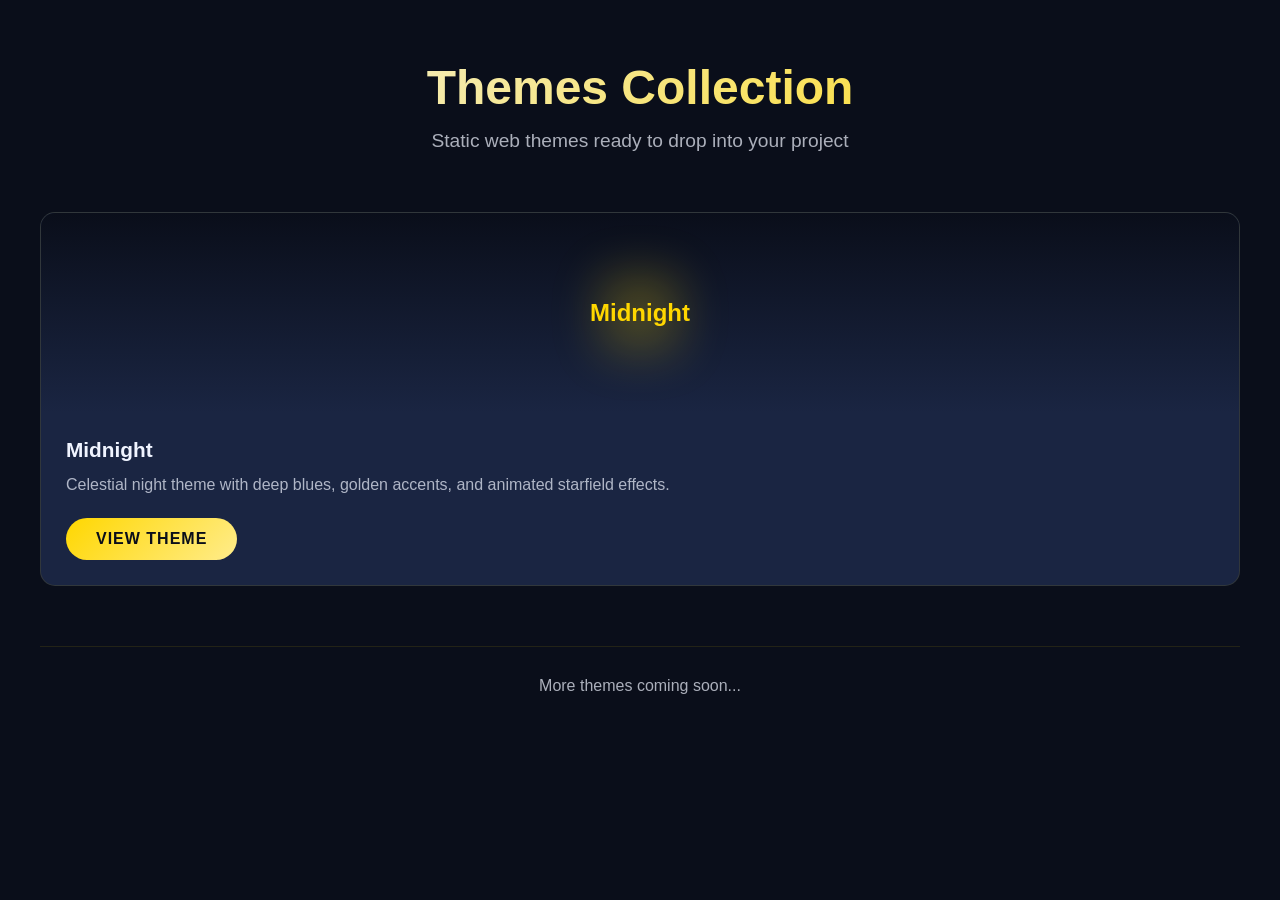
==== index.html @ b5449d7f "Add root index.html for GitHub Pages deployment" ====
<!DOCTYPE html>
<html lang="en">
<head>
  <meta charset="UTF-8">
  <meta name="viewport" content="width=device-width, initial-scale=1.0">
  <title>Themes Collection</title>
  <style>
    :root {
      --bg-dark: #0a0e1a;
      --bg-card: #1a2542;
      --text-primary: #f0f4ff;
      --text-secondary: rgba(240, 244, 255, 0.7);
      --accent: #ffd700;
    }

    * {
      margin: 0;
      padding: 0;
      box-sizing: border-box;
    }

    body {
      font-family: 'Segoe UI', Tahoma, Geneva, Verdana, sans-serif;
      background: var(--bg-dark);
      color: var(--text-primary);
      min-height: 100vh;
      padding: 60px 20px;
    }

    .container {
      max-width: 1200px;
      margin: 0 auto;
    }

    header {
      text-align: center;
      margin-bottom: 60px;
    }

    h1 {
      font-size: 3rem;
      margin-bottom: 15px;
      background: linear-gradient(135deg, var(--text-primary), var(--accent));
      -webkit-background-clip: text;
      -webkit-text-fill-color: transparent;
      background-clip: text;
    }

    .subtitle {
      color: var(--text-secondary);
      font-size: 1.2rem;
    }

    .themes-grid {
      display: grid;
      grid-template-columns: repeat(auto-fit, minmax(300px, 1fr));
      gap: 30px;
    }

    .theme-card {
      background: var(--bg-card);
      border-radius: 15px;
      overflow: hidden;
      transition: transform 0.3s ease, box-shadow 0.3s ease;
      border: 1px solid rgba(255, 215, 0, 0.1);
    }

    .theme-card:hover {
      transform: translateY(-5px);
      box-shadow: 0 10px 40px rgba(255, 215, 0, 0.2);
    }

    .theme-preview {
      height: 200px;
      background: linear-gradient(180deg, #0a0e1a 0%, #1a2542 100%);
      display: flex;
      align-items: center;
      justify-content: center;
      position: relative;
      overflow: hidden;
    }

    .theme-preview::before {
      content: '';
      position: absolute;
      width: 100px;
      height: 100px;
      background: radial-gradient(circle, rgba(255, 215, 0, 0.3), transparent);
      filter: blur(20px);
    }

    .theme-name {
      font-size: 1.5rem;
      font-weight: 600;
      color: var(--accent);
      z-index: 1;
    }

    .theme-info {
      padding: 25px;
    }

    .theme-info h3 {
      font-size: 1.3rem;
      margin-bottom: 10px;
    }

    .theme-info p {
      color: var(--text-secondary);
      line-height: 1.6;
      margin-bottom: 20px;
    }

    .btn {
      display: inline-block;
      padding: 12px 30px;
      background: linear-gradient(135deg, var(--accent), #ffec8b);
      color: var(--bg-dark);
      text-decoration: none;
      border-radius: 50px;
      font-weight: 600;
      text-transform: uppercase;
      letter-spacing: 1px;
      transition: all 0.3s ease;
    }

    .btn:hover {
      transform: translateY(-2px);
      box-shadow: 0 5px 20px rgba(255, 215, 0, 0.4);
    }

    footer {
      text-align: center;
      margin-top: 60px;
      padding-top: 30px;
      border-top: 1px solid rgba(255, 215, 0, 0.1);
      color: var(--text-secondary);
    }
  </style>
</head>
<body>
  <div class="container">
    <header>
      <h1>Themes Collection</h1>
      <p class="subtitle">Static web themes ready to drop into your project</p>
    </header>

    <div class="themes-grid">
      <div class="theme-card">
        <div class="theme-preview">
          <span class="theme-name">Midnight</span>
        </div>
        <div class="theme-info">
          <h3>Midnight</h3>
          <p>Celestial night theme with deep blues, golden accents, and animated starfield effects.</p>
          <a href="midnight/" class="btn">View Theme</a>
        </div>
      </div>
    </div>

    <footer>
      <p>More themes coming soon...</p>
    </footer>
  </div>
</body>
</html>
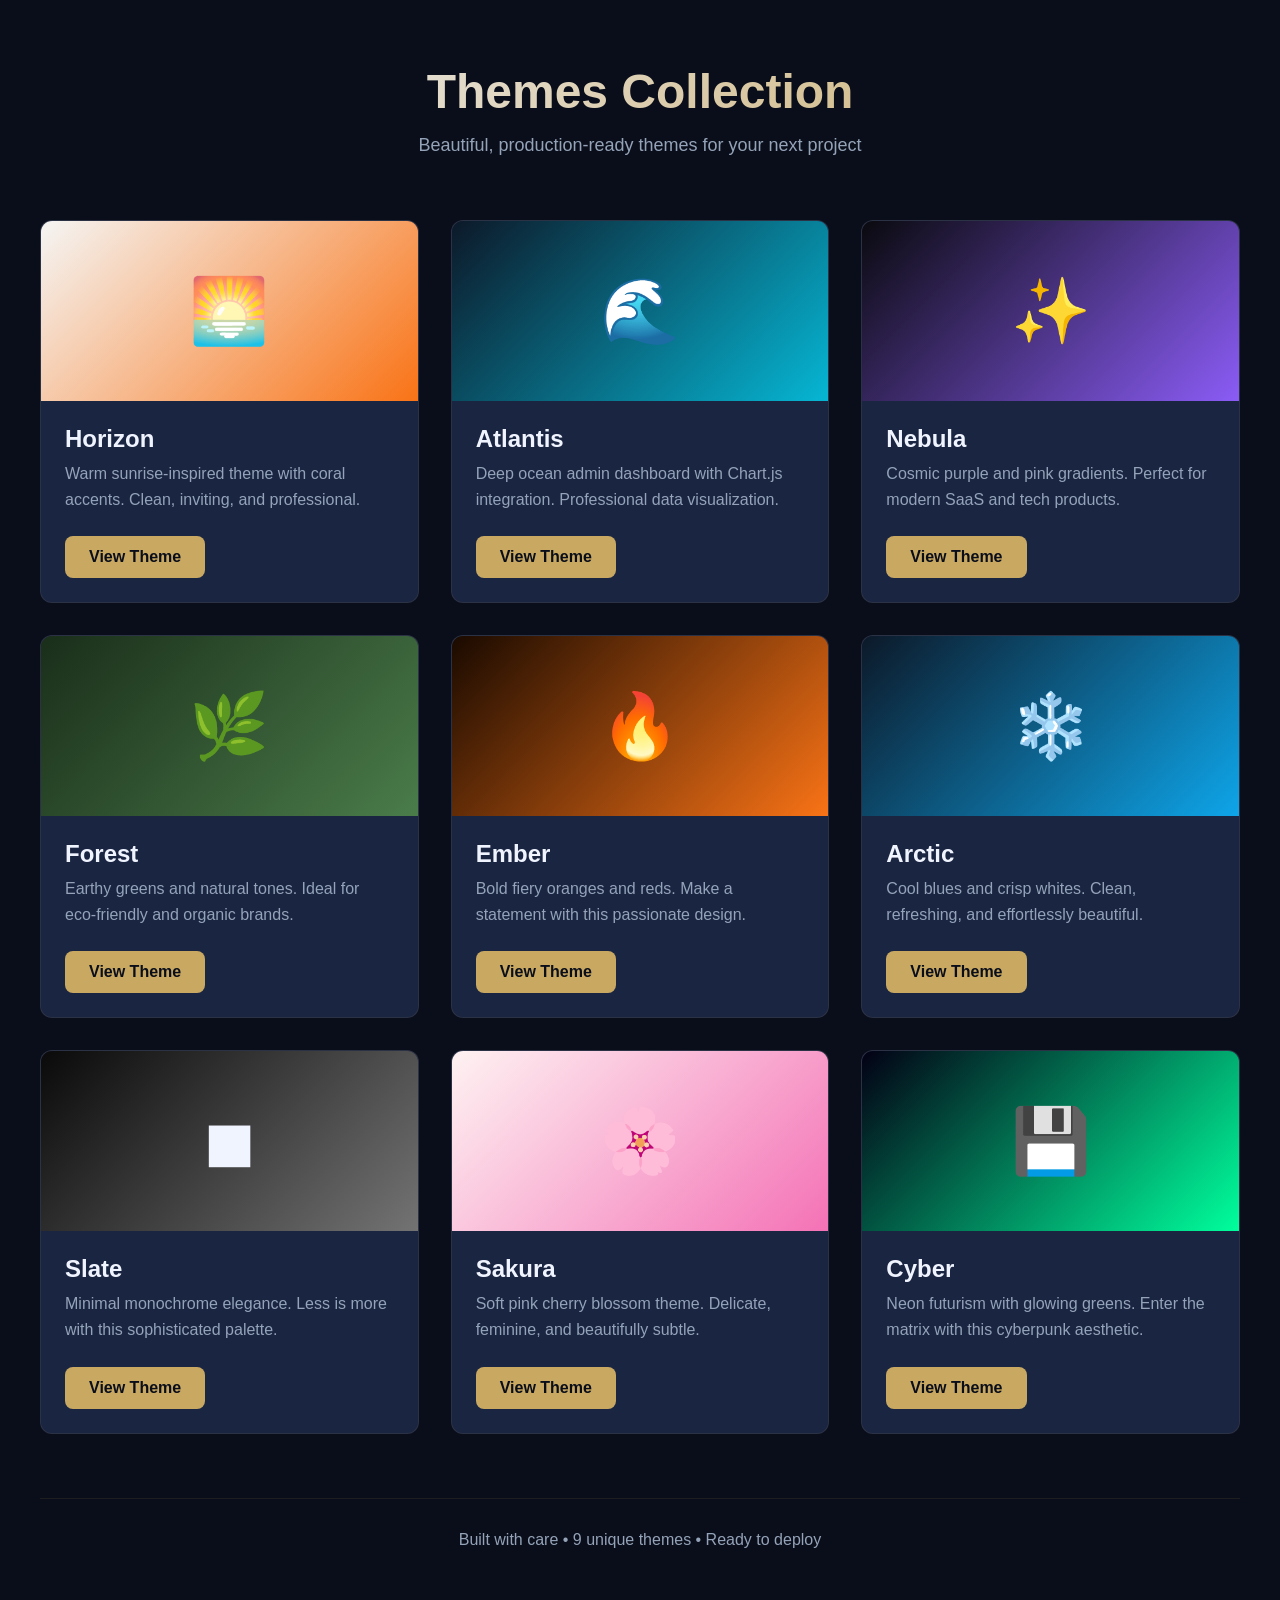
==== commit 970f625b: "Update index with all 9 themes showcase" ====
--- a/index.html
+++ b/index.html
@@ -6,160 +6,201 @@
   <title>Themes Collection</title>
   <style>
     :root {
-      --bg-dark: #0a0e1a;
-      --bg-card: #1a2542;
-      --text-primary: #f0f4ff;
-      --text-secondary: rgba(240, 244, 255, 0.7);
-      --accent: #ffd700;
-    }
-
-    * {
-      margin: 0;
-      padding: 0;
-      box-sizing: border-box;
-    }
-
+      --bg: #0a0e1a;
+      --card: #1a2542;
+      --text: #f0f4ff;
+      --muted: #94a3b8;
+      --accent: #c9a962;
+    }
+    * { margin: 0; padding: 0; box-sizing: border-box; }
     body {
-      font-family: 'Segoe UI', Tahoma, Geneva, Verdana, sans-serif;
-      background: var(--bg-dark);
-      color: var(--text-primary);
+      font-family: -apple-system, BlinkMacSystemFont, 'Segoe UI', Roboto, sans-serif;
+      background: var(--bg);
+      color: var(--text);
       min-height: 100vh;
-      padding: 60px 20px;
-    }
-
+      padding: 4rem 2rem;
+    }
     .container {
       max-width: 1200px;
       margin: 0 auto;
     }
-
     header {
       text-align: center;
-      margin-bottom: 60px;
-    }
-
+      margin-bottom: 4rem;
+    }
     h1 {
       font-size: 3rem;
-      margin-bottom: 15px;
-      background: linear-gradient(135deg, var(--text-primary), var(--accent));
+      margin-bottom: 1rem;
+      background: linear-gradient(135deg, var(--text), var(--accent));
       -webkit-background-clip: text;
       -webkit-text-fill-color: transparent;
-      background-clip: text;
-    }
-
+    }
     .subtitle {
-      color: var(--text-secondary);
-      font-size: 1.2rem;
-    }
-
+      color: var(--muted);
+      font-size: 1.125rem;
+    }
     .themes-grid {
       display: grid;
-      grid-template-columns: repeat(auto-fit, minmax(300px, 1fr));
-      gap: 30px;
-    }
-
+      grid-template-columns: repeat(auto-fit, minmax(320px, 1fr));
+      gap: 2rem;
+    }
     .theme-card {
-      background: var(--bg-card);
-      border-radius: 15px;
+      background: var(--card);
+      border-radius: 12px;
       overflow: hidden;
-      transition: transform 0.3s ease, box-shadow 0.3s ease;
-      border: 1px solid rgba(255, 215, 0, 0.1);
-    }
-
+      border: 1px solid rgba(201, 169, 98, 0.1);
+      transition: all 0.3s ease;
+    }
     .theme-card:hover {
       transform: translateY(-5px);
-      box-shadow: 0 10px 40px rgba(255, 215, 0, 0.2);
-    }
-
+      border-color: var(--accent);
+      box-shadow: 0 10px 40px rgba(201, 169, 98, 0.15);
+    }
     .theme-preview {
-      height: 200px;
-      background: linear-gradient(180deg, #0a0e1a 0%, #1a2542 100%);
+      height: 180px;
       display: flex;
       align-items: center;
       justify-content: center;
-      position: relative;
-      overflow: hidden;
-    }
-
-    .theme-preview::before {
-      content: '';
-      position: absolute;
-      width: 100px;
-      height: 100px;
-      background: radial-gradient(circle, rgba(255, 215, 0, 0.3), transparent);
-      filter: blur(20px);
-    }
-
-    .theme-name {
+      font-size: 4rem;
+    }
+    .theme-info {
+      padding: 1.5rem;
+    }
+    .theme-info h3 {
       font-size: 1.5rem;
-      font-weight: 600;
-      color: var(--accent);
-      z-index: 1;
-    }
-
-    .theme-info {
-      padding: 25px;
-    }
-
-    .theme-info h3 {
-      font-size: 1.3rem;
-      margin-bottom: 10px;
-    }
-
+      margin-bottom: 0.5rem;
+    }
     .theme-info p {
-      color: var(--text-secondary);
+      color: var(--muted);
+      margin-bottom: 1.5rem;
       line-height: 1.6;
-      margin-bottom: 20px;
-    }
-
+    }
     .btn {
       display: inline-block;
-      padding: 12px 30px;
-      background: linear-gradient(135deg, var(--accent), #ffec8b);
-      color: var(--bg-dark);
+      padding: 0.75rem 1.5rem;
+      background: var(--accent);
+      color: var(--bg);
       text-decoration: none;
-      border-radius: 50px;
+      border-radius: 8px;
       font-weight: 600;
-      text-transform: uppercase;
-      letter-spacing: 1px;
-      transition: all 0.3s ease;
-    }
-
+      transition: all 0.2s;
+    }
     .btn:hover {
+      opacity: 0.9;
       transform: translateY(-2px);
-      box-shadow: 0 5px 20px rgba(255, 215, 0, 0.4);
-    }
-
+    }
     footer {
       text-align: center;
-      margin-top: 60px;
-      padding-top: 30px;
-      border-top: 1px solid rgba(255, 215, 0, 0.1);
-      color: var(--text-secondary);
-    }
+      margin-top: 4rem;
+      padding-top: 2rem;
+      border-top: 1px solid rgba(201, 169, 98, 0.1);
+      color: var(--muted);
+    }
+    
+    /* Theme-specific preview colors */
+    .nebula { background: linear-gradient(135deg, #0a0a0f, #8b5cf6); }
+    .horizon { background: linear-gradient(135deg, #f5f5f4, #f97316); }
+    .atlantis { background: linear-gradient(135deg, #0c1929, #06b6d4); }
+    .forest { background: linear-gradient(135deg, #1a2e1a, #4a7c4a); }
+    .ember { background: linear-gradient(135deg, #1a0a00, #f97316); }
+    .arctic { background: linear-gradient(135deg, #0c1929, #0ea5e9); }
+    .slate { background: linear-gradient(135deg, #0a0a0a, #737373); }
+    .sakura { background: linear-gradient(135deg, #fef2f2, #f472b6); }
+    .cyber { background: linear-gradient(135deg, #030014, #00ff9d); }
   </style>
 </head>
 <body>
   <div class="container">
     <header>
       <h1>Themes Collection</h1>
-      <p class="subtitle">Static web themes ready to drop into your project</p>
+      <p class="subtitle">Beautiful, production-ready themes for your next project</p>
     </header>
 
     <div class="themes-grid">
       <div class="theme-card">
-        <div class="theme-preview">
-          <span class="theme-name">Midnight</span>
-        </div>
-        <div class="theme-info">
-          <h3>Midnight</h3>
-          <p>Celestial night theme with deep blues, golden accents, and animated starfield effects.</p>
-          <a href="midnight/" class="btn">View Theme</a>
+        <div class="theme-preview horizon">🌅</div>
+        <div class="theme-info">
+          <h3>Horizon</h3>
+          <p>Warm sunrise-inspired theme with coral accents. Clean, inviting, and professional.</p>
+          <a href="horizon/" class="btn">View Theme</a>
+        </div>
+      </div>
+
+      <div class="theme-card">
+        <div class="theme-preview atlantis">🌊</div>
+        <div class="theme-info">
+          <h3>Atlantis</h3>
+          <p>Deep ocean admin dashboard with Chart.js integration. Professional data visualization.</p>
+          <a href="atlantis/" class="btn">View Theme</a>
+        </div>
+      </div>
+
+      <div class="theme-card">
+        <div class="theme-preview nebula">✨</div>
+        <div class="theme-info">
+          <h3>Nebula</h3>
+          <p>Cosmic purple and pink gradients. Perfect for modern SaaS and tech products.</p>
+          <a href="nebula/" class="btn">View Theme</a>
+        </div>
+      </div>
+
+      <div class="theme-card">
+        <div class="theme-preview forest">🌿</div>
+        <div class="theme-info">
+          <h3>Forest</h3>
+          <p>Earthy greens and natural tones. Ideal for eco-friendly and organic brands.</p>
+          <a href="forest/" class="btn">View Theme</a>
+        </div>
+      </div>
+
+      <div class="theme-card">
+        <div class="theme-preview ember">🔥</div>
+        <div class="theme-info">
+          <h3>Ember</h3>
+          <p>Bold fiery oranges and reds. Make a statement with this passionate design.</p>
+          <a href="ember/" class="btn">View Theme</a>
+        </div>
+      </div>
+
+      <div class="theme-card">
+        <div class="theme-preview arctic">❄️</div>
+        <div class="theme-info">
+          <h3>Arctic</h3>
+          <p>Cool blues and crisp whites. Clean, refreshing, and effortlessly beautiful.</p>
+          <a href="arctic/" class="btn">View Theme</a>
+        </div>
+      </div>
+
+      <div class="theme-card">
+        <div class="theme-preview slate">◼</div>
+        <div class="theme-info">
+          <h3>Slate</h3>
+          <p>Minimal monochrome elegance. Less is more with this sophisticated palette.</p>
+          <a href="slate/" class="btn">View Theme</a>
+        </div>
+      </div>
+
+      <div class="theme-card">
+        <div class="theme-preview sakura">🌸</div>
+        <div class="theme-info">
+          <h3>Sakura</h3>
+          <p>Soft pink cherry blossom theme. Delicate, feminine, and beautifully subtle.</p>
+          <a href="sakura/" class="btn">View Theme</a>
+        </div>
+      </div>
+
+      <div class="theme-card">
+        <div class="theme-preview cyber">💾</div>
+        <div class="theme-info">
+          <h3>Cyber</h3>
+          <p>Neon futurism with glowing greens. Enter the matrix with this cyberpunk aesthetic.</p>
+          <a href="cyber/" class="btn">View Theme</a>
         </div>
       </div>
     </div>
 
     <footer>
-      <p>More themes coming soon...</p>
+      <p>Built with care • 9 unique themes • Ready to deploy</p>
     </footer>
   </div>
 </body>
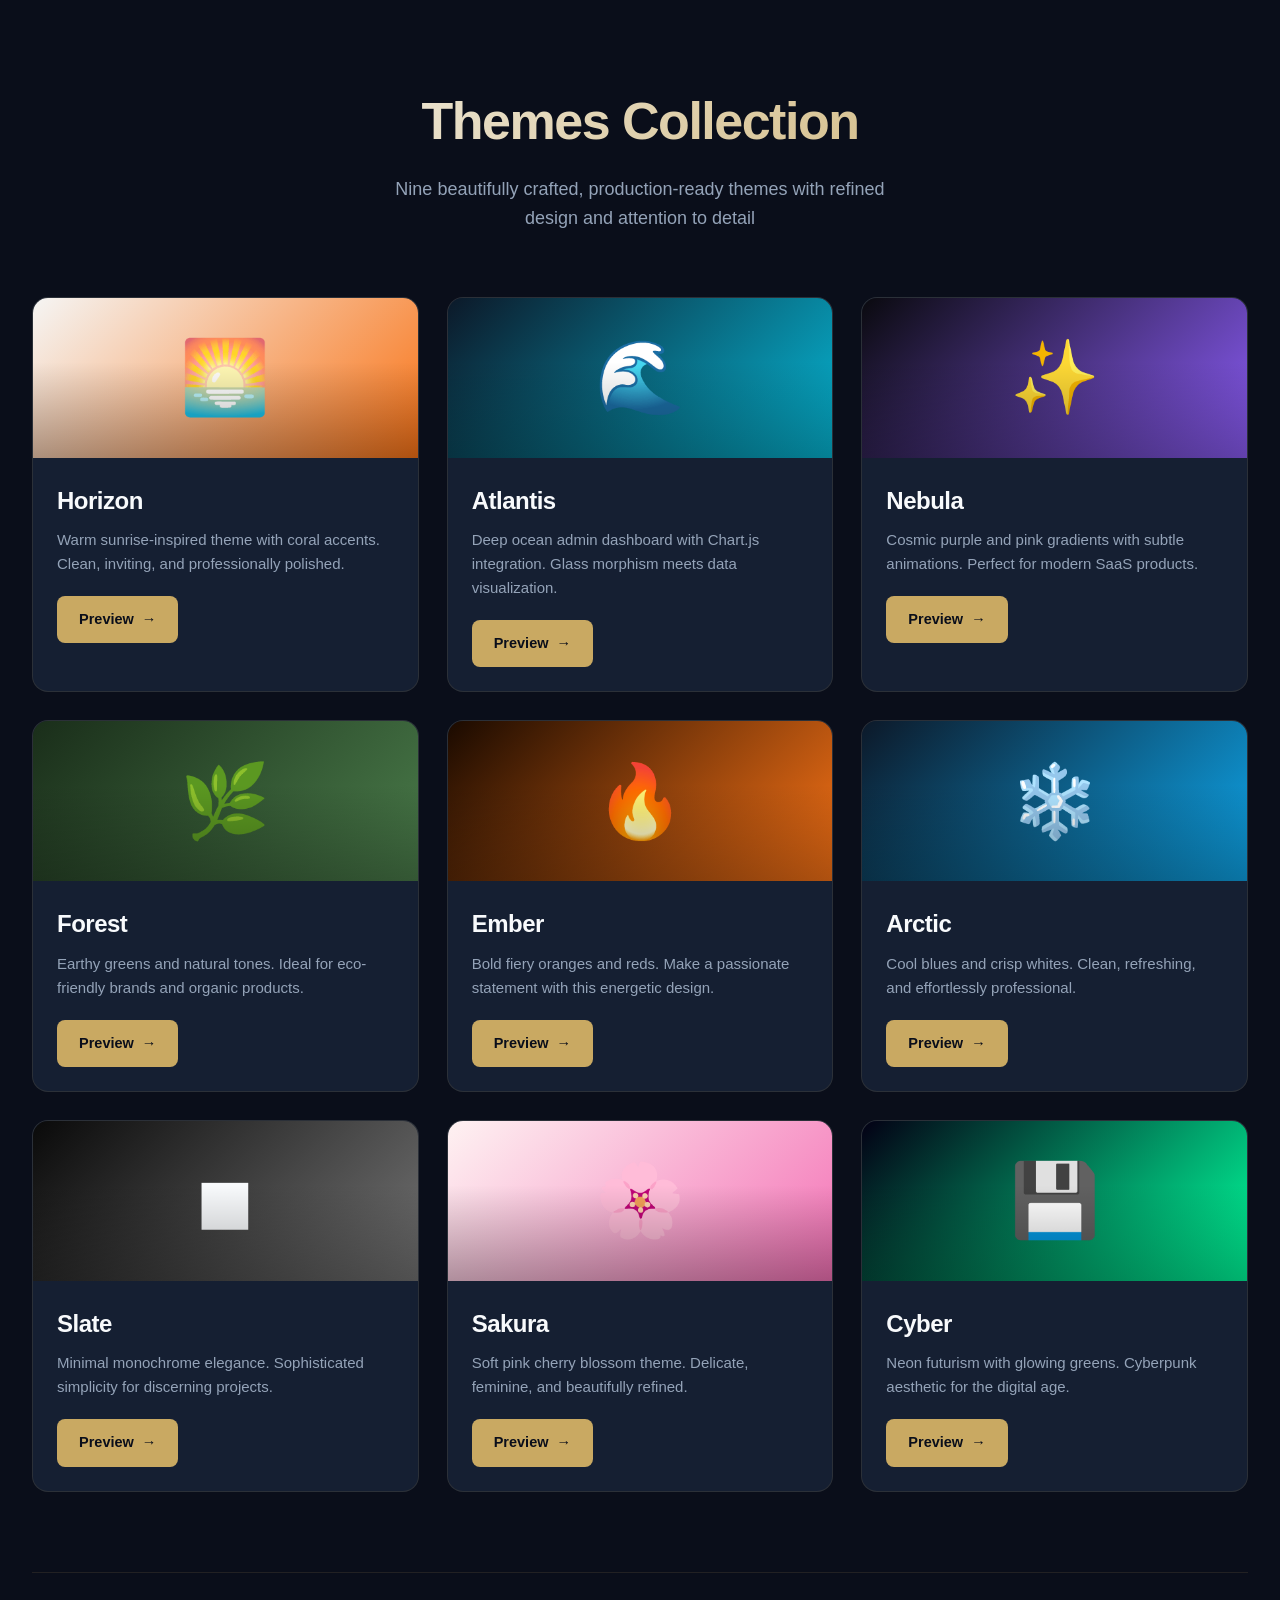
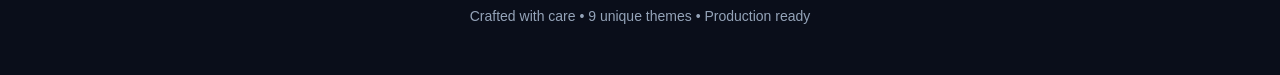
==== commit 7d2fa27d: "Enhance all themes: refined typography, better shadows, glass effects, improved spacing" ====
--- a/index.html
+++ b/index.html
@@ -3,101 +3,174 @@
 <head>
   <meta charset="UTF-8">
   <meta name="viewport" content="width=device-width, initial-scale=1.0">
-  <title>Themes Collection</title>
+  <title>Themes — Curated Collection</title>
   <style>
     :root {
       --bg: #0a0e1a;
-      --card: #1a2542;
-      --text: #f0f4ff;
-      --muted: #94a3b8;
+      --card: #151f32;
+      --card-hover: #1a2542;
+      --text: #f8fafc;
+      --text-muted: #94a3b8;
       --accent: #c9a962;
-    }
+      --border: rgba(201, 169, 98, 0.12);
+    }
+    
     * { margin: 0; padding: 0; box-sizing: border-box; }
+    
     body {
-      font-family: -apple-system, BlinkMacSystemFont, 'Segoe UI', Roboto, sans-serif;
+      font-family: -apple-system, BlinkMacSystemFont, 'Inter', 'Segoe UI', sans-serif;
       background: var(--bg);
       color: var(--text);
       min-height: 100vh;
-      padding: 4rem 2rem;
-    }
+      padding: 5rem 2rem 3rem;
+      line-height: 1.6;
+    }
+    
     .container {
-      max-width: 1200px;
+      max-width: 1300px;
       margin: 0 auto;
     }
+    
     header {
       text-align: center;
       margin-bottom: 4rem;
     }
+    
     h1 {
-      font-size: 3rem;
-      margin-bottom: 1rem;
-      background: linear-gradient(135deg, var(--text), var(--accent));
+      font-size: 3.25rem;
+      font-weight: 800;
+      margin-bottom: 0.75rem;
+      letter-spacing: -1.5px;
+      background: linear-gradient(135deg, #f8fafc 0%, var(--accent) 100%);
       -webkit-background-clip: text;
       -webkit-text-fill-color: transparent;
-    }
+      background-clip: text;
+    }
+    
     .subtitle {
-      color: var(--muted);
+      color: var(--text-muted);
       font-size: 1.125rem;
-    }
+      max-width: 500px;
+      margin: 0 auto;
+    }
+    
     .themes-grid {
       display: grid;
-      grid-template-columns: repeat(auto-fit, minmax(320px, 1fr));
-      gap: 2rem;
-    }
+      grid-template-columns: repeat(auto-fit, minmax(340px, 1fr));
+      gap: 1.75rem;
+    }
+    
     .theme-card {
       background: var(--card);
-      border-radius: 12px;
+      border-radius: 1rem;
       overflow: hidden;
-      border: 1px solid rgba(201, 169, 98, 0.1);
-      transition: all 0.3s ease;
-    }
+      border: 1px solid var(--border);
+      transition: all 0.3s cubic-bezier(0.4, 0, 0.2, 1);
+      position: relative;
+    }
+    
+    .theme-card::before {
+      content: '';
+      position: absolute;
+      top: 0;
+      left: 0;
+      right: 0;
+      bottom: 0;
+      border-radius: 1rem;
+      opacity: 0;
+      transition: opacity 0.3s ease;
+      pointer-events: none;
+    }
+    
     .theme-card:hover {
-      transform: translateY(-5px);
+      transform: translateY(-6px);
       border-color: var(--accent);
-      box-shadow: 0 10px 40px rgba(201, 169, 98, 0.15);
-    }
+      box-shadow: 0 20px 40px rgba(0, 0, 0, 0.4), 0 0 40px rgba(201, 169, 98, 0.1);
+    }
+    
+    .theme-card:hover::before {
+      opacity: 1;
+    }
+    
     .theme-preview {
-      height: 180px;
+      height: 160px;
       display: flex;
       align-items: center;
       justify-content: center;
-      font-size: 4rem;
-    }
+      font-size: 4.5rem;
+      position: relative;
+      overflow: hidden;
+    }
+    
+    .theme-preview::after {
+      content: '';
+      position: absolute;
+      bottom: 0;
+      left: 0;
+      right: 0;
+      height: 60%;
+      background: linear-gradient(transparent, rgba(0,0,0,0.3));
+      pointer-events: none;
+    }
+    
     .theme-info {
       padding: 1.5rem;
     }
+    
     .theme-info h3 {
       font-size: 1.5rem;
+      font-weight: 700;
       margin-bottom: 0.5rem;
-    }
+      letter-spacing: -0.5px;
+    }
+    
     .theme-info p {
-      color: var(--muted);
-      margin-bottom: 1.5rem;
+      color: var(--text-muted);
+      margin-bottom: 1.25rem;
       line-height: 1.6;
-    }
+      font-size: 0.9375rem;
+    }
+    
     .btn {
-      display: inline-block;
-      padding: 0.75rem 1.5rem;
+      display: inline-flex;
+      align-items: center;
+      gap: 0.5rem;
+      padding: 0.75rem 1.375rem;
       background: var(--accent);
       color: var(--bg);
       text-decoration: none;
-      border-radius: 8px;
+      border-radius: 0.5rem;
       font-weight: 600;
-      transition: all 0.2s;
-    }
+      font-size: 0.90625rem;
+      transition: all 0.2s ease;
+      border: none;
+      cursor: pointer;
+    }
+    
     .btn:hover {
-      opacity: 0.9;
-      transform: translateY(-2px);
-    }
+      background: #d4b978;
+      transform: translateY(-1px);
+    }
+    
+    .btn::after {
+      content: '→';
+      transition: transform 0.2s ease;
+    }
+    
+    .btn:hover::after {
+      transform: translateX(3px);
+    }
+    
     footer {
       text-align: center;
-      margin-top: 4rem;
+      margin-top: 5rem;
       padding-top: 2rem;
-      border-top: 1px solid rgba(201, 169, 98, 0.1);
-      color: var(--muted);
-    }
-    
-    /* Theme-specific preview colors */
+      border-top: 1px solid var(--border);
+      color: var(--text-muted);
+      font-size: 0.875rem;
+    }
+    
+    /* Theme preview gradients */
     .nebula { background: linear-gradient(135deg, #0a0a0f, #8b5cf6); }
     .horizon { background: linear-gradient(135deg, #f5f5f4, #f97316); }
     .atlantis { background: linear-gradient(135deg, #0c1929, #06b6d4); }
@@ -107,13 +180,19 @@
     .slate { background: linear-gradient(135deg, #0a0a0a, #737373); }
     .sakura { background: linear-gradient(135deg, #fef2f2, #f472b6); }
     .cyber { background: linear-gradient(135deg, #030014, #00ff9d); }
+    
+    @media (max-width: 768px) {
+      h1 { font-size: 2.5rem; }
+      .themes-grid { grid-template-columns: 1fr; }
+      body { padding: 3rem 1.5rem 2rem; }
+    }
   </style>
 </head>
 <body>
   <div class="container">
     <header>
       <h1>Themes Collection</h1>
-      <p class="subtitle">Beautiful, production-ready themes for your next project</p>
+      <p class="subtitle">Nine beautifully crafted, production-ready themes with refined design and attention to detail</p>
     </header>
 
     <div class="themes-grid">
@@ -121,8 +200,8 @@
         <div class="theme-preview horizon">🌅</div>
         <div class="theme-info">
           <h3>Horizon</h3>
-          <p>Warm sunrise-inspired theme with coral accents. Clean, inviting, and professional.</p>
-          <a href="horizon/" class="btn">View Theme</a>
+          <p>Warm sunrise-inspired theme with coral accents. Clean, inviting, and professionally polished.</p>
+          <a href="horizon/" class="btn">Preview</a>
         </div>
       </div>
 
@@ -130,8 +209,8 @@
         <div class="theme-preview atlantis">🌊</div>
         <div class="theme-info">
           <h3>Atlantis</h3>
-          <p>Deep ocean admin dashboard with Chart.js integration. Professional data visualization.</p>
-          <a href="atlantis/" class="btn">View Theme</a>
+          <p>Deep ocean admin dashboard with Chart.js integration. Glass morphism meets data visualization.</p>
+          <a href="atlantis/" class="btn">Preview</a>
         </div>
       </div>
 
@@ -139,8 +218,8 @@
         <div class="theme-preview nebula">✨</div>
         <div class="theme-info">
           <h3>Nebula</h3>
-          <p>Cosmic purple and pink gradients. Perfect for modern SaaS and tech products.</p>
-          <a href="nebula/" class="btn">View Theme</a>
+          <p>Cosmic purple and pink gradients with subtle animations. Perfect for modern SaaS products.</p>
+          <a href="nebula/" class="btn">Preview</a>
         </div>
       </div>
 
@@ -148,8 +227,8 @@
         <div class="theme-preview forest">🌿</div>
         <div class="theme-info">
           <h3>Forest</h3>
-          <p>Earthy greens and natural tones. Ideal for eco-friendly and organic brands.</p>
-          <a href="forest/" class="btn">View Theme</a>
+          <p>Earthy greens and natural tones. Ideal for eco-friendly brands and organic products.</p>
+          <a href="forest/" class="btn">Preview</a>
         </div>
       </div>
 
@@ -157,8 +236,8 @@
         <div class="theme-preview ember">🔥</div>
         <div class="theme-info">
           <h3>Ember</h3>
-          <p>Bold fiery oranges and reds. Make a statement with this passionate design.</p>
-          <a href="ember/" class="btn">View Theme</a>
+          <p>Bold fiery oranges and reds. Make a passionate statement with this energetic design.</p>
+          <a href="ember/" class="btn">Preview</a>
         </div>
       </div>
 
@@ -166,8 +245,8 @@
         <div class="theme-preview arctic">❄️</div>
         <div class="theme-info">
           <h3>Arctic</h3>
-          <p>Cool blues and crisp whites. Clean, refreshing, and effortlessly beautiful.</p>
-          <a href="arctic/" class="btn">View Theme</a>
+          <p>Cool blues and crisp whites. Clean, refreshing, and effortlessly professional.</p>
+          <a href="arctic/" class="btn">Preview</a>
         </div>
       </div>
 
@@ -175,8 +254,8 @@
         <div class="theme-preview slate">◼</div>
         <div class="theme-info">
           <h3>Slate</h3>
-          <p>Minimal monochrome elegance. Less is more with this sophisticated palette.</p>
-          <a href="slate/" class="btn">View Theme</a>
+          <p>Minimal monochrome elegance. Sophisticated simplicity for discerning projects.</p>
+          <a href="slate/" class="btn">Preview</a>
         </div>
       </div>
 
@@ -184,8 +263,8 @@
         <div class="theme-preview sakura">🌸</div>
         <div class="theme-info">
           <h3>Sakura</h3>
-          <p>Soft pink cherry blossom theme. Delicate, feminine, and beautifully subtle.</p>
-          <a href="sakura/" class="btn">View Theme</a>
+          <p>Soft pink cherry blossom theme. Delicate, feminine, and beautifully refined.</p>
+          <a href="sakura/" class="btn">Preview</a>
         </div>
       </div>
 
@@ -193,14 +272,14 @@
         <div class="theme-preview cyber">💾</div>
         <div class="theme-info">
           <h3>Cyber</h3>
-          <p>Neon futurism with glowing greens. Enter the matrix with this cyberpunk aesthetic.</p>
-          <a href="cyber/" class="btn">View Theme</a>
+          <p>Neon futurism with glowing greens. Cyberpunk aesthetic for the digital age.</p>
+          <a href="cyber/" class="btn">Preview</a>
         </div>
       </div>
     </div>
 
     <footer>
-      <p>Built with care • 9 unique themes • Ready to deploy</p>
+      <p>Crafted with care • 9 unique themes • Production ready</p>
     </footer>
   </div>
 </body>
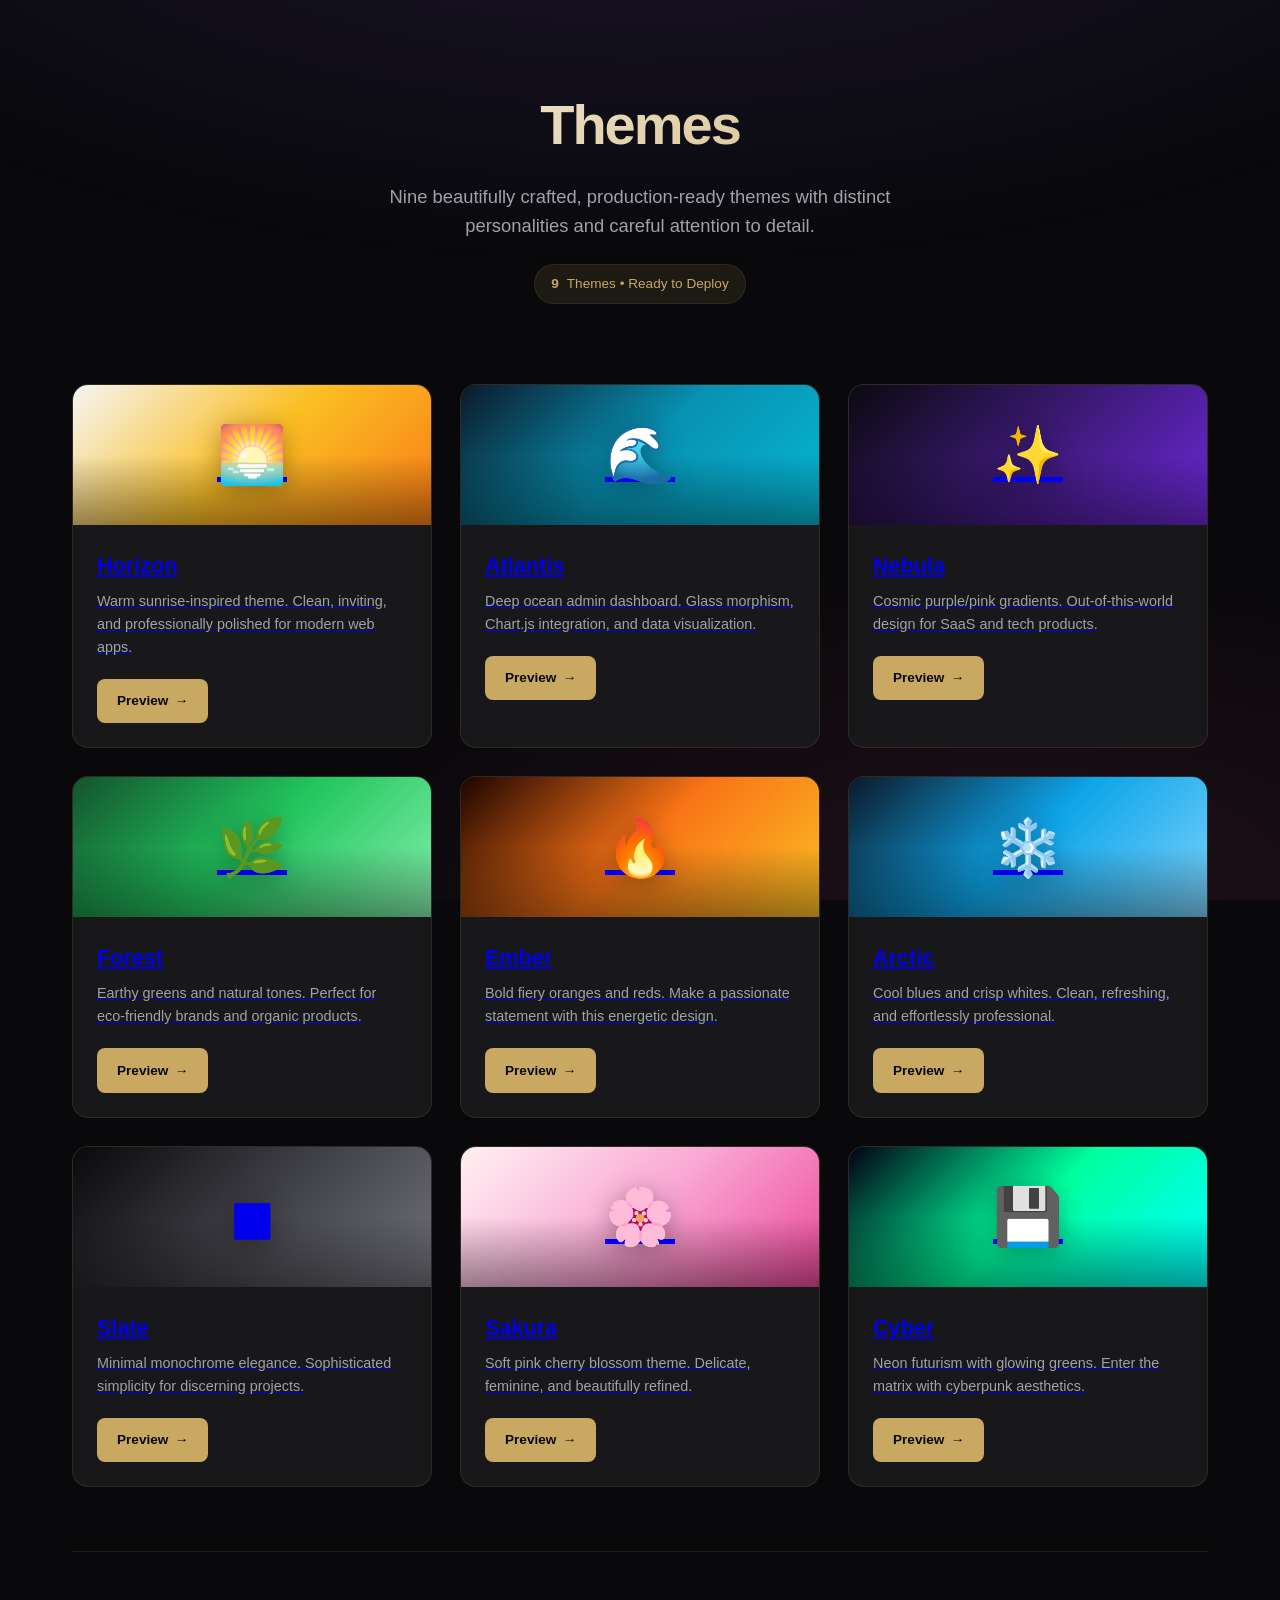
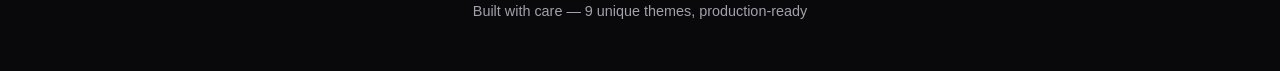
==== commit fbde8261: "Improve themes collection: fix button accessibility, add READMEs, enhance JS - Fix invalid HTML: rep" ====
--- a/index.html
+++ b/index.html
@@ -3,101 +3,117 @@
 <head>
   <meta charset="UTF-8">
   <meta name="viewport" content="width=device-width, initial-scale=1.0">
-  <title>Themes — Curated Collection</title>
+  <title>Themes Collection — Beautiful, Production-Ready</title>
   <style>
     :root {
-      --bg: #0a0e1a;
-      --card: #151f32;
-      --card-hover: #1a2542;
-      --text: #f8fafc;
-      --text-muted: #94a3b8;
+      --bg-dark: #09090b;
+      --bg-card: #18181b;
+      --bg-card-hover: #27272a;
+      --text: #fafafa;
+      --text-muted: #a1a1aa;
       --accent: #c9a962;
       --border: rgba(201, 169, 98, 0.12);
+      --gradient-1: linear-135deg, #8b5cf6, #ec48bc);
+      --gradient-2: linear-135deg, #f97c16, #f43f5e);
     }
     
     * { margin: 0; padding: 0; box-sizing: border-box; }
     
+    html { scroll-behavior: smooth; }
+    
     body {
-      font-family: -apple-system, BlinkMacSystemFont, 'Inter', 'Segoe UI', sans-serif;
-      background: var(--bg);
+      font-family: -apple-system, BlinkMacSystemFont, 'Inter', sans-serif;
+      background: var(--bg-dark);
       color: var(--text);
       min-height: 100vh;
-      padding: 5rem 2rem 3rem;
       line-height: 1.6;
     }
     
-    .container {
-      max-width: 1300px;
-      margin: 0 auto;
-    }
-    
+    /* Subtle background */
+    body::before {
+      content: '';
+      position: fixed;
+      top: 0; left: 0; right: 0; bottom: 0;
+      background: 
+        radial-gradient(ellipse 80% 50% at 50% -20%, rgba(139, 92, 246, 0.15), transparent),
+        radial-gradient(ellipse 60% 40% at 80% 100%, rgba(236, 72, 153, 0.1), transparent);
+      pointer-events: none;
+      z-index: -1;
+    }
+    
+    .container { max-width: 1200px; margin: 0 auto; padding: 0 2rem; }
+    
+    /* Header */
     header {
+      padding: 5rem 0 3rem;
       text-align: center;
-      margin-bottom: 4rem;
     }
     
     h1 {
-      font-size: 3.25rem;
+      font-size: 3.5rem;
       font-weight: 800;
-      margin-bottom: 0.75rem;
-      letter-spacing: -1.5px;
-      background: linear-gradient(135deg, #f8fafc 0%, var(--accent) 100%);
+      letter-spacing: -2px;
+      background: linear-gradient(135deg, #fff 0%, var(--accent) 100%);
       -webkit-background-clip: text;
       -webkit-text-fill-color: transparent;
-      background-clip: text;
+      margin-bottom: 0.75rem;
     }
     
     .subtitle {
       color: var(--text-muted);
-      font-size: 1.125rem;
-      max-width: 500px;
+      font-size: 1.15rem;
+      max-width: 520px;
       margin: 0 auto;
     }
     
+    .count-badge {
+      display: inline-flex;
+      align-items: center;
+      gap: 0.5rem;
+      padding: 0.5rem 1rem;
+      background: rgba(201, 169, 98, 0.1);
+      border: 1px solid var(--border);
+      border-radius: 99px;
+      font-size: 0.85rem;
+      color: var(--accent);
+      margin-top: 1.5rem;
+    }
+    
+    .count-badge span { font-weight: 700; }
+    
+    /* Grid */
     .themes-grid {
       display: grid;
-      grid-template-columns: repeat(auto-fit, minmax(340px, 1fr));
+      grid-template-columns: repeat(auto-fill, minmax(340px, 1fr));
       gap: 1.75rem;
-    }
-    
+      padding: 2rem 0 4rem;
+    }
+    
+    /* Theme Card */
     .theme-card {
-      background: var(--card);
+      background: var(--bg-card);
+      border: 1px solid var(--border);
       border-radius: 1rem;
       overflow: hidden;
-      border: 1px solid var(--border);
-      transition: all 0.3s cubic-bezier(0.4, 0, 0.2, 1);
+      transition: all 0.35s cubic-bezier(0.4, 0, 0.2, 1);
       position: relative;
     }
     
-    .theme-card::before {
-      content: '';
-      position: absolute;
-      top: 0;
-      left: 0;
-      right: 0;
-      bottom: 0;
-      border-radius: 1rem;
-      opacity: 0;
-      transition: opacity 0.3s ease;
-      pointer-events: none;
-    }
-    
     .theme-card:hover {
-      transform: translateY(-6px);
+      transform: translateY(-6px) scale(1.01);
       border-color: var(--accent);
-      box-shadow: 0 20px 40px rgba(0, 0, 0, 0.4), 0 0 40px rgba(201, 169, 98, 0.1);
-    }
-    
-    .theme-card:hover::before {
-      opacity: 1;
+      box-shadow: 
+        0 20px 40px rgba(0, 0, 0, 0.4),
+        0 0 0 1px var(--accent),
+        0 0 60px rgba(201, 169, 98, 0.1);
     }
     
     .theme-preview {
-      height: 160px;
+      height: 140px;
       display: flex;
       align-items: center;
       justify-content: center;
-      font-size: 4.5rem;
+      font-size: 3.5rem;
       position: relative;
       overflow: hidden;
     }
@@ -105,12 +121,14 @@
     .theme-preview::after {
       content: '';
       position: absolute;
-      bottom: 0;
-      left: 0;
-      right: 0;
-      height: 60%;
-      background: linear-gradient(transparent, rgba(0,0,0,0.3));
-      pointer-events: none;
+      inset: 0;
+      background: linear-gradient(180deg, transparent 50%, rgba(0,0,0,0.4) 100%);
+    }
+    
+    .preview-icon {
+      position: relative;
+      z-index: 1;
+      filter: drop-shadow(0 4px 12px rgba(0,0,0,0.3));
     }
     
     .theme-info {
@@ -118,169 +136,199 @@
     }
     
     .theme-info h3 {
-      font-size: 1.5rem;
+      font-size: 1.35rem;
       font-weight: 700;
-      margin-bottom: 0.5rem;
-      letter-spacing: -0.5px;
+      margin-bottom: 0.4rem;
+      display: flex;
+      align-items: center;
+      gap: 0.5rem;
     }
     
     .theme-info p {
       color: var(--text-muted);
+      font-size: 0.9rem;
+      line-height: 1.6;
       margin-bottom: 1.25rem;
-      line-height: 1.6;
-      font-size: 0.9375rem;
+      min-height: 2.8em;
     }
     
     .btn {
       display: inline-flex;
       align-items: center;
-      gap: 0.5rem;
-      padding: 0.75rem 1.375rem;
+      gap: 0.4rem;
+      padding: 0.7rem 1.25rem;
       background: var(--accent);
-      color: var(--bg);
+      color: var(--bg-dark);
       text-decoration: none;
       border-radius: 0.5rem;
       font-weight: 600;
-      font-size: 0.90625rem;
-      transition: all 0.2s ease;
+      font-size: 0.85rem;
+      transition: all 0.2s;
       border: none;
       cursor: pointer;
     }
     
     .btn:hover {
-      background: #d4b978;
-      transform: translateY(-1px);
-    }
-    
-    .btn::after {
-      content: '→';
-      transition: transform 0.2s ease;
-    }
-    
-    .btn:hover::after {
-      transform: translateX(3px);
-    }
-    
+      background: #ddc078;
+      transform: translateX(2px);
+    }
+    
+    .btn::after { content: '→'; transition: transform 0.2s; }
+    .btn:hover::after { transform: translateX(3px); }
+    
+    /* Footer */
     footer {
+      padding: 3rem 0;
+      border-top: 1px solid var(--border);
       text-align: center;
-      margin-top: 5rem;
-      padding-top: 2rem;
-      border-top: 1px solid var(--border);
+    }
+    
+    footer p {
       color: var(--text-muted);
-      font-size: 0.875rem;
-    }
-    
-    /* Theme preview gradients */
-    .nebula { background: linear-gradient(135deg, #0a0a0f, #8b5cf6); }
-    .horizon { background: linear-gradient(135deg, #f5f5f4, #f97316); }
-    .atlantis { background: linear-gradient(135deg, #0c1929, #06b6d4); }
-    .forest { background: linear-gradient(135deg, #1a2e1a, #4a7c4a); }
-    .ember { background: linear-gradient(135deg, #1a0a00, #f97316); }
-    .arctic { background: linear-gradient(135deg, #0c1929, #0ea5e9); }
-    .slate { background: linear-gradient(135deg, #0a0a0a, #737373); }
-    .sakura { background: linear-gradient(135deg, #fef2f2, #f472b6); }
-    .cyber { background: linear-gradient(135deg, #030014, #00ff9d); }
+      font-size: 0.9rem;
+    }
+    
+    /* Gradient backgrounds for previews */
+    .nebula { background: linear-gradient(135deg, #0a0a0f 0%, #6d28d9 100%); }
+    .horizon { background: linear-gradient(135deg, #f5f5f4 0%, #fbbf24 50%, #f97c16 100%); }
+    .atlantis { background: linear-gradient(135deg, #0c1929 0%, #0891b2 50%, #06b6d4 100%); }
+    .forest { background: linear-gradient(135deg, #14532d 0%, #22c55e 50%, #86efac 100%); }
+    .ember { background: linear-gradient(135deg, #1c0400 0%, #f97316 50%, #fbbf24 100%); }
+    .arctic { background: linear-gradient(135deg, #0c1929 0%, #0ea5e9 50%, #7dd3fc 100%); }
+    .slate { background: linear-gradient(135deg, #09090b 0%, #3f3f46 50%, #71717a 100%); }
+    .sakura { background: linear-gradient(135deg, #fff1f2 0%, #f9a8d4 50%, #ec4899 100%); }
+    .cyber { background: linear-gradient(135deg, #030014 0%, #00ff9d 50%, #00ffff 100%); }
     
     @media (max-width: 768px) {
       h1 { font-size: 2.5rem; }
       .themes-grid { grid-template-columns: 1fr; }
-      body { padding: 3rem 1.5rem 2rem; }
+      .container { padding: 0 1.25rem; }
     }
   </style>
 </head>
 <body>
   <div class="container">
     <header>
-      <h1>Themes Collection</h1>
-      <p class="subtitle">Nine beautifully crafted, production-ready themes with refined design and attention to detail</p>
+      <h1>Themes</h1>
+      <p class="subtitle">Nine beautifully crafted, production-ready themes with distinct personalities and careful attention to detail.</p>
+      <div class="count-badge">
+        <span>9</span> Themes • Ready to Deploy
+      </div>
     </header>
 
     <div class="themes-grid">
-      <div class="theme-card">
-        <div class="theme-preview horizon">🌅</div>
+      <!-- Horizon -->
+      <a href="horizon/" class="theme-card">
+        <div class="theme-preview horizon">
+          <span class="preview-icon">🌅</span>
+        </div>
         <div class="theme-info">
           <h3>Horizon</h3>
-          <p>Warm sunrise-inspired theme with coral accents. Clean, inviting, and professionally polished.</p>
-          <a href="horizon/" class="btn">Preview</a>
-        </div>
-      </div>
-
-      <div class="theme-card">
-        <div class="theme-preview atlantis">🌊</div>
+          <p>Warm sunrise-inspired theme. Clean, inviting, and professionally polished for modern web apps.</p>
+          <span class="btn">Preview</span>
+        </div>
+      </a>
+
+      <!-- Atlantis -->
+      <a href="atlantis/" class="theme-card">
+        <div class="theme-preview atlantis">
+          <span class="preview-icon">🌊</span>
+        </div>
         <div class="theme-info">
           <h3>Atlantis</h3>
-          <p>Deep ocean admin dashboard with Chart.js integration. Glass morphism meets data visualization.</p>
-          <a href="atlantis/" class="btn">Preview</a>
-        </div>
-      </div>
-
-      <div class="theme-card">
-        <div class="theme-preview nebula">✨</div>
+          <p>Deep ocean admin dashboard. Glass morphism, Chart.js integration, and data visualization.</p>
+          <span class="btn">Preview</span>
+        </div>
+      </a>
+
+      <!-- Nebula -->
+      <a href="nebula/" class="theme-card">
+        <div class="theme-preview nebula">
+          <span class="preview-icon">✨</span>
+        </div>
         <div class="theme-info">
           <h3>Nebula</h3>
-          <p>Cosmic purple and pink gradients with subtle animations. Perfect for modern SaaS products.</p>
-          <a href="nebula/" class="btn">Preview</a>
-        </div>
-      </div>
-
-      <div class="theme-card">
-        <div class="theme-preview forest">🌿</div>
+          <p>Cosmic purple/pink gradients. Out-of-this-world design for SaaS and tech products.</p>
+          <span class="btn">Preview</span>
+        </div>
+      </a>
+
+      <!-- Forest -->
+      <a href="forest/" class="theme-card">
+        <div class="theme-preview forest">
+          <span class="preview-icon">🌿</span>
+        </div>
         <div class="theme-info">
           <h3>Forest</h3>
-          <p>Earthy greens and natural tones. Ideal for eco-friendly brands and organic products.</p>
-          <a href="forest/" class="btn">Preview</a>
-        </div>
-      </div>
-
-      <div class="theme-card">
-        <div class="theme-preview ember">🔥</div>
+          <p>Earthy greens and natural tones. Perfect for eco-friendly brands and organic products.</p>
+          <span class="btn">Preview</span>
+        </div>
+      </a>
+
+      <!-- Ember -->
+      <a href="ember/" class="theme-card">
+        <div class="theme-preview ember">
+          <span class="preview-icon">🔥</span>
+        </div>
         <div class="theme-info">
           <h3>Ember</h3>
           <p>Bold fiery oranges and reds. Make a passionate statement with this energetic design.</p>
-          <a href="ember/" class="btn">Preview</a>
-        </div>
-      </div>
-
-      <div class="theme-card">
-        <div class="theme-preview arctic">❄️</div>
+          <span class="btn">Preview</span>
+        </div>
+      </a>
+
+      <!-- Arctic -->
+      <a href="arctic/" class="theme-card">
+        <div class="theme-preview arctic">
+          <span class="preview-icon">❄️</span>
+        </div>
         <div class="theme-info">
           <h3>Arctic</h3>
           <p>Cool blues and crisp whites. Clean, refreshing, and effortlessly professional.</p>
-          <a href="arctic/" class="btn">Preview</a>
-        </div>
-      </div>
-
-      <div class="theme-card">
-        <div class="theme-preview slate">◼</div>
+          <span class="btn">Preview</span>
+        </div>
+      </a>
+
+      <!-- Slate -->
+      <a href="slate/" class="theme-card">
+        <div class="theme-preview slate">
+          <span class="preview-icon">◼</span>
+        </div>
         <div class="theme-info">
           <h3>Slate</h3>
           <p>Minimal monochrome elegance. Sophisticated simplicity for discerning projects.</p>
-          <a href="slate/" class="btn">Preview</a>
-        </div>
-      </div>
-
-      <div class="theme-card">
-        <div class="theme-preview sakura">🌸</div>
+          <span class="btn">Preview</span>
+        </div>
+      </a>
+
+      <!-- Sakura -->
+      <a href="sakura/" class="theme-card">
+        <div class="theme-preview sakura">
+          <span class="preview-icon">🌸</span>
+        </div>
         <div class="theme-info">
           <h3>Sakura</h3>
           <p>Soft pink cherry blossom theme. Delicate, feminine, and beautifully refined.</p>
-          <a href="sakura/" class="btn">Preview</a>
-        </div>
-      </div>
-
-      <div class="theme-card">
-        <div class="theme-preview cyber">💾</div>
+          <span class="btn">Preview</span>
+        </div>
+      </a>
+
+      <!-- Cyber -->
+      <a href="cyber/" class="theme-card">
+        <div class="theme-preview cyber">
+          <span class="preview-icon">💾</span>
+        </div>
         <div class="theme-info">
           <h3>Cyber</h3>
-          <p>Neon futurism with glowing greens. Cyberpunk aesthetic for the digital age.</p>
-          <a href="cyber/" class="btn">Preview</a>
-        </div>
-      </div>
+          <p>Neon futurism with glowing greens. Enter the matrix with cyberpunk aesthetics.</p>
+          <span class="btn">Preview</span>
+        </div>
+      </a>
     </div>
 
     <footer>
-      <p>Crafted with care • 9 unique themes • Production ready</p>
+      <p>Built with care — 9 unique themes, production-ready</p>
     </footer>
   </div>
 </body>
-</html>
+</html>
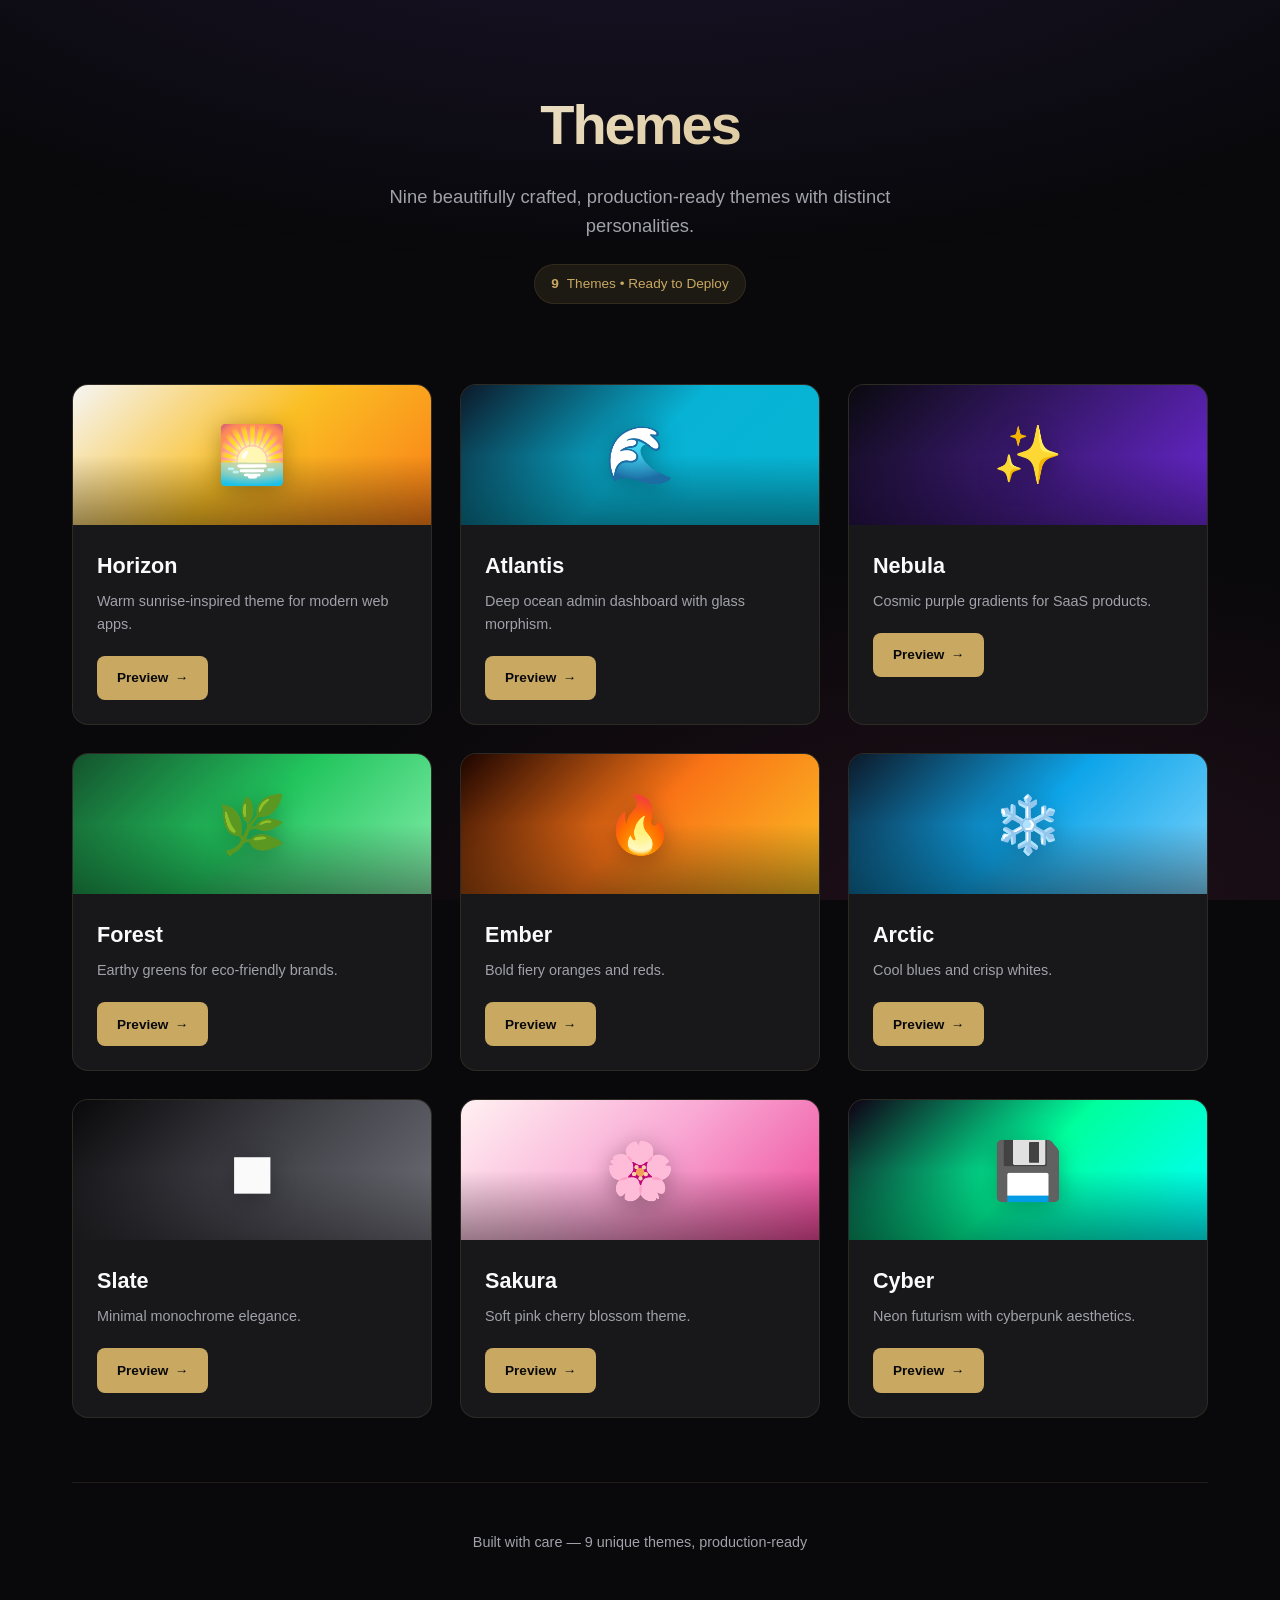
==== commit 19c6f9ce: "Fix homepage: use index.html" ====
--- a/index.html
+++ b/index.html
@@ -8,17 +8,13 @@
     :root {
       --bg-dark: #09090b;
       --bg-card: #18181b;
-      --bg-card-hover: #27272a;
       --text: #fafafa;
       --text-muted: #a1a1aa;
       --accent: #c9a962;
       --border: rgba(201, 169, 98, 0.12);
-      --gradient-1: linear-135deg, #8b5cf6, #ec48bc);
-      --gradient-2: linear-135deg, #f97c16, #f43f5e);
     }
     
     * { margin: 0; padding: 0; box-sizing: border-box; }
-    
     html { scroll-behavior: smooth; }
     
     body {
@@ -29,11 +25,10 @@
       line-height: 1.6;
     }
     
-    /* Subtle background */
     body::before {
       content: '';
       position: fixed;
-      top: 0; left: 0; right: 0; bottom: 0;
+      inset: 0;
       background: 
         radial-gradient(ellipse 80% 50% at 50% -20%, rgba(139, 92, 246, 0.15), transparent),
         radial-gradient(ellipse 60% 40% at 80% 100%, rgba(236, 72, 153, 0.1), transparent);
@@ -42,12 +37,7 @@
     }
     
     .container { max-width: 1200px; margin: 0 auto; padding: 0 2rem; }
-    
-    /* Header */
-    header {
-      padding: 5rem 0 3rem;
-      text-align: center;
-    }
+    header { padding: 5rem 0 3rem; text-align: center; }
     
     h1 {
       font-size: 3.5rem;
@@ -56,279 +46,74 @@
       background: linear-gradient(135deg, #fff 0%, var(--accent) 100%);
       -webkit-background-clip: text;
       -webkit-text-fill-color: transparent;
+      background-clip: text;
       margin-bottom: 0.75rem;
     }
     
-    .subtitle {
-      color: var(--text-muted);
-      font-size: 1.15rem;
-      max-width: 520px;
-      margin: 0 auto;
-    }
-    
-    .count-badge {
-      display: inline-flex;
-      align-items: center;
-      gap: 0.5rem;
-      padding: 0.5rem 1rem;
-      background: rgba(201, 169, 98, 0.1);
-      border: 1px solid var(--border);
-      border-radius: 99px;
-      font-size: 0.85rem;
-      color: var(--accent);
-      margin-top: 1.5rem;
-    }
-    
+    .subtitle { color: var(--text-muted); font-size: 1.15rem; max-width: 520px; margin: 0 auto; }
+    .count-badge { display: inline-flex; align-items: center; gap: 0.5rem; padding: 0.5rem 1rem; background: rgba(201, 169, 98, 0.1); border: 1px solid var(--border); border-radius: 99px; font-size: 0.85rem; color: var(--accent); margin-top: 1.5rem; }
     .count-badge span { font-weight: 700; }
     
-    /* Grid */
-    .themes-grid {
-      display: grid;
-      grid-template-columns: repeat(auto-fill, minmax(340px, 1fr));
-      gap: 1.75rem;
-      padding: 2rem 0 4rem;
-    }
+    .themes-grid { display: grid; grid-template-columns: repeat(auto-fill, minmax(340px, 1fr)); gap: 1.75rem; padding: 2rem 0 4rem; }
     
-    /* Theme Card */
     .theme-card {
       background: var(--bg-card);
       border: 1px solid var(--border);
       border-radius: 1rem;
       overflow: hidden;
       transition: all 0.35s cubic-bezier(0.4, 0, 0.2, 1);
-      position: relative;
+      text-decoration: none;
+      color: inherit;
+      display: block;
     }
     
-    .theme-card:hover {
-      transform: translateY(-6px) scale(1.01);
-      border-color: var(--accent);
-      box-shadow: 
-        0 20px 40px rgba(0, 0, 0, 0.4),
-        0 0 0 1px var(--accent),
-        0 0 60px rgba(201, 169, 98, 0.1);
-    }
+    .theme-card:hover { transform: translateY(-6px) scale(1.01); border-color: var(--accent); box-shadow: 0 20px 40px rgba(0, 0, 0, 0.4), 0 0 0 1px var(--accent), 0 0 60px rgba(201, 169, 98, 0.1); }
+    .theme-preview { height: 140px; display: flex; align-items: center; justify-content: center; font-size: 3.5rem; position: relative; overflow: hidden; }
+    .theme-preview::after { content: ''; position: absolute; inset: 0; background: linear-gradient(180deg, transparent 50%, rgba(0,0,0,0.4) 100%); }
+    .preview-icon { position: relative; z-index: 1; filter: drop-shadow(0 4px 12px rgba(0,0,0,0.3)); }
+    .theme-info { padding: 1.5rem; }
+    .theme-info h3 { font-size: 1.35rem; font-weight: 700; margin-bottom: 0.4rem; }
+    .theme-info p { color: var(--text-muted); font-size: 0.9rem; line-height: 1.6; margin-bottom: 1.25rem; }
     
-    .theme-preview {
-      height: 140px;
-      display: flex;
-      align-items: center;
-      justify-content: center;
-      font-size: 3.5rem;
-      position: relative;
-      overflow: hidden;
-    }
+    .btn { display: inline-flex; align-items: center; gap: 0.4rem; padding: 0.7rem 1.25rem; background: var(--accent); color: var(--bg-dark); text-decoration: none; border-radius: 0.5rem; font-weight: 600; font-size: 0.85rem; transition: all 0.2s; }
+    .btn::after { content: '→'; transition: transform 0.2s; }
+    .theme-card:hover .btn::after { transform: translateX(3px); }
     
-    .theme-preview::after {
-      content: '';
-      position: absolute;
-      inset: 0;
-      background: linear-gradient(180deg, transparent 50%, rgba(0,0,0,0.4) 100%);
-    }
+    footer { padding: 3rem 0; border-top: 1px solid var(--border); text-align: center; }
+    footer p { color: var(--text-muted); font-size: 0.9rem; }
     
-    .preview-icon {
-      position: relative;
-      z-index: 1;
-      filter: drop-shadow(0 4px 12px rgba(0,0,0,0.3));
-    }
-    
-    .theme-info {
-      padding: 1.5rem;
-    }
-    
-    .theme-info h3 {
-      font-size: 1.35rem;
-      font-weight: 700;
-      margin-bottom: 0.4rem;
-      display: flex;
-      align-items: center;
-      gap: 0.5rem;
-    }
-    
-    .theme-info p {
-      color: var(--text-muted);
-      font-size: 0.9rem;
-      line-height: 1.6;
-      margin-bottom: 1.25rem;
-      min-height: 2.8em;
-    }
-    
-    .btn {
-      display: inline-flex;
-      align-items: center;
-      gap: 0.4rem;
-      padding: 0.7rem 1.25rem;
-      background: var(--accent);
-      color: var(--bg-dark);
-      text-decoration: none;
-      border-radius: 0.5rem;
-      font-weight: 600;
-      font-size: 0.85rem;
-      transition: all 0.2s;
-      border: none;
-      cursor: pointer;
-    }
-    
-    .btn:hover {
-      background: #ddc078;
-      transform: translateX(2px);
-    }
-    
-    .btn::after { content: '→'; transition: transform 0.2s; }
-    .btn:hover::after { transform: translateX(3px); }
-    
-    /* Footer */
-    footer {
-      padding: 3rem 0;
-      border-top: 1px solid var(--border);
-      text-align: center;
-    }
-    
-    footer p {
-      color: var(--text-muted);
-      font-size: 0.9rem;
-    }
-    
-    /* Gradient backgrounds for previews */
     .nebula { background: linear-gradient(135deg, #0a0a0f 0%, #6d28d9 100%); }
     .horizon { background: linear-gradient(135deg, #f5f5f4 0%, #fbbf24 50%, #f97c16 100%); }
-    .atlantis { background: linear-gradient(135deg, #0c1929 0%, #0891b2 50%, #06b6d4 100%); }
+    .atlantis { background: linear-gradient(135deg, #0c1929 0%, #08b2d4 50%, #06b6d4 100%); }
     .forest { background: linear-gradient(135deg, #14532d 0%, #22c55e 50%, #86efac 100%); }
     .ember { background: linear-gradient(135deg, #1c0400 0%, #f97316 50%, #fbbf24 100%); }
     .arctic { background: linear-gradient(135deg, #0c1929 0%, #0ea5e9 50%, #7dd3fc 100%); }
     .slate { background: linear-gradient(135deg, #09090b 0%, #3f3f46 50%, #71717a 100%); }
     .sakura { background: linear-gradient(135deg, #fff1f2 0%, #f9a8d4 50%, #ec4899 100%); }
-    .cyber { background: linear-gradient(135deg, #030014 0%, #00ff9d 50%, #00ffff 100%); }
+    .cyber { background: linear-gradient(135deg, #0f0014 0%, #00ff9d 50%, #00ffff 100%); }
     
-    @media (max-width: 768px) {
-      h1 { font-size: 2.5rem; }
-      .themes-grid { grid-template-columns: 1fr; }
-      .container { padding: 0 1.25rem; }
-    }
+    @media (max-width: 768px) { h1 { font-size: 2.5rem; } .themes-grid { grid-template-columns: 1fr; } .container { padding: 0 1.25rem; } }
   </style>
 </head>
 <body>
   <div class="container">
     <header>
       <h1>Themes</h1>
-      <p class="subtitle">Nine beautifully crafted, production-ready themes with distinct personalities and careful attention to detail.</p>
-      <div class="count-badge">
-        <span>9</span> Themes • Ready to Deploy
-      </div>
+      <p class="subtitle">Nine beautifully crafted, production-ready themes with distinct personalities.</p>
+      <div class="count-badge"><span>9</span> Themes • Ready to Deploy</div>
     </header>
-
     <div class="themes-grid">
-      <!-- Horizon -->
-      <a href="horizon/" class="theme-card">
-        <div class="theme-preview horizon">
-          <span class="preview-icon">🌅</span>
-        </div>
-        <div class="theme-info">
-          <h3>Horizon</h3>
-          <p>Warm sunrise-inspired theme. Clean, inviting, and professionally polished for modern web apps.</p>
-          <span class="btn">Preview</span>
-        </div>
-      </a>
-
-      <!-- Atlantis -->
-      <a href="atlantis/" class="theme-card">
-        <div class="theme-preview atlantis">
-          <span class="preview-icon">🌊</span>
-        </div>
-        <div class="theme-info">
-          <h3>Atlantis</h3>
-          <p>Deep ocean admin dashboard. Glass morphism, Chart.js integration, and data visualization.</p>
-          <span class="btn">Preview</span>
-        </div>
-      </a>
-
-      <!-- Nebula -->
-      <a href="nebula/" class="theme-card">
-        <div class="theme-preview nebula">
-          <span class="preview-icon">✨</span>
-        </div>
-        <div class="theme-info">
-          <h3>Nebula</h3>
-          <p>Cosmic purple/pink gradients. Out-of-this-world design for SaaS and tech products.</p>
-          <span class="btn">Preview</span>
-        </div>
-      </a>
-
-      <!-- Forest -->
-      <a href="forest/" class="theme-card">
-        <div class="theme-preview forest">
-          <span class="preview-icon">🌿</span>
-        </div>
-        <div class="theme-info">
-          <h3>Forest</h3>
-          <p>Earthy greens and natural tones. Perfect for eco-friendly brands and organic products.</p>
-          <span class="btn">Preview</span>
-        </div>
-      </a>
-
-      <!-- Ember -->
-      <a href="ember/" class="theme-card">
-        <div class="theme-preview ember">
-          <span class="preview-icon">🔥</span>
-        </div>
-        <div class="theme-info">
-          <h3>Ember</h3>
-          <p>Bold fiery oranges and reds. Make a passionate statement with this energetic design.</p>
-          <span class="btn">Preview</span>
-        </div>
-      </a>
-
-      <!-- Arctic -->
-      <a href="arctic/" class="theme-card">
-        <div class="theme-preview arctic">
-          <span class="preview-icon">❄️</span>
-        </div>
-        <div class="theme-info">
-          <h3>Arctic</h3>
-          <p>Cool blues and crisp whites. Clean, refreshing, and effortlessly professional.</p>
-          <span class="btn">Preview</span>
-        </div>
-      </a>
-
-      <!-- Slate -->
-      <a href="slate/" class="theme-card">
-        <div class="theme-preview slate">
-          <span class="preview-icon">◼</span>
-        </div>
-        <div class="theme-info">
-          <h3>Slate</h3>
-          <p>Minimal monochrome elegance. Sophisticated simplicity for discerning projects.</p>
-          <span class="btn">Preview</span>
-        </div>
-      </a>
-
-      <!-- Sakura -->
-      <a href="sakura/" class="theme-card">
-        <div class="theme-preview sakura">
-          <span class="preview-icon">🌸</span>
-        </div>
-        <div class="theme-info">
-          <h3>Sakura</h3>
-          <p>Soft pink cherry blossom theme. Delicate, feminine, and beautifully refined.</p>
-          <span class="btn">Preview</span>
-        </div>
-      </a>
-
-      <!-- Cyber -->
-      <a href="cyber/" class="theme-card">
-        <div class="theme-preview cyber">
-          <span class="preview-icon">💾</span>
-        </div>
-        <div class="theme-info">
-          <h3>Cyber</h3>
-          <p>Neon futurism with glowing greens. Enter the matrix with cyberpunk aesthetics.</p>
-          <span class="btn">Preview</span>
-        </div>
-      </a>
+      <a href="horizon/" class="theme-card"><div class="theme-preview horizon"><span class="preview-icon">🌅</span></div><div class="theme-info"><h3>Horizon</h3><p>Warm sunrise-inspired theme for modern web apps.</p><span class="btn">Preview</span></div></a>
+      <a href="atlantis/" class="theme-card"><div class="theme-preview atlantis"><span class="preview-icon">🌊</span></div><div class="theme-info"><h3>Atlantis</h3><p>Deep ocean admin dashboard with glass morphism.</p><span class="btn">Preview</span></div></a>
+      <a href="nebula/" class="theme-card"><div class="theme-preview nebula"><span class="preview-icon">✨</span></div><div class="theme-info"><h3>Nebula</h3><p>Cosmic purple gradients for SaaS products.</p><span class="btn">Preview</span></div></a>
+      <a href="forest/" class="theme-card"><div class="theme-preview forest"><span class="preview-icon">🌿</span></div><div class="theme-info"><h3>Forest</h3><p>Earthy greens for eco-friendly brands.</p><span class="btn">Preview</span></div></a>
+      <a href="ember/" class="theme-card"><div class="theme-preview ember"><span class="preview-icon">🔥</span></div><div class="theme-info"><h3>Ember</h3><p>Bold fiery oranges and reds.</p><span class="btn">Preview</span></div></a>
+      <a href="arctic/" class="theme-card"><div class="theme-preview arctic"><span class="preview-icon">❄️</span></div><div class="theme-info"><h3>Arctic</h3><p>Cool blues and crisp whites.</p><span class="btn">Preview</span></div></a>
+      <a href="slate/" class="theme-card"><div class="theme-preview slate"><span class="preview-icon">◼</span></div><div class="theme-info"><h3>Slate</h3><p>Minimal monochrome elegance.</p><span class="btn">Preview</span></div></a>
+      <a href="sakura/" class="theme-card"><div class="theme-preview sakura"><span class="preview-icon">🌸</span></div><div class="theme-info"><h3>Sakura</h3><p>Soft pink cherry blossom theme.</p><span class="btn">Preview</span></div></a>
+      <a href="cyber/" class="theme-card"><div class="theme-preview cyber"><span class="preview-icon">💾</span></div><div class="theme-info"><h3>Cyber</h3><p>Neon futurism with cyberpunk aesthetics.</p><span class="btn">Preview</span></div></a>
     </div>
-
-    <footer>
-      <p>Built with care — 9 unique themes, production-ready</p>
-    </footer>
+    <footer><p>Built with care — 9 unique themes, production-ready</p></footer>
   </div>
 </body>
 </html>
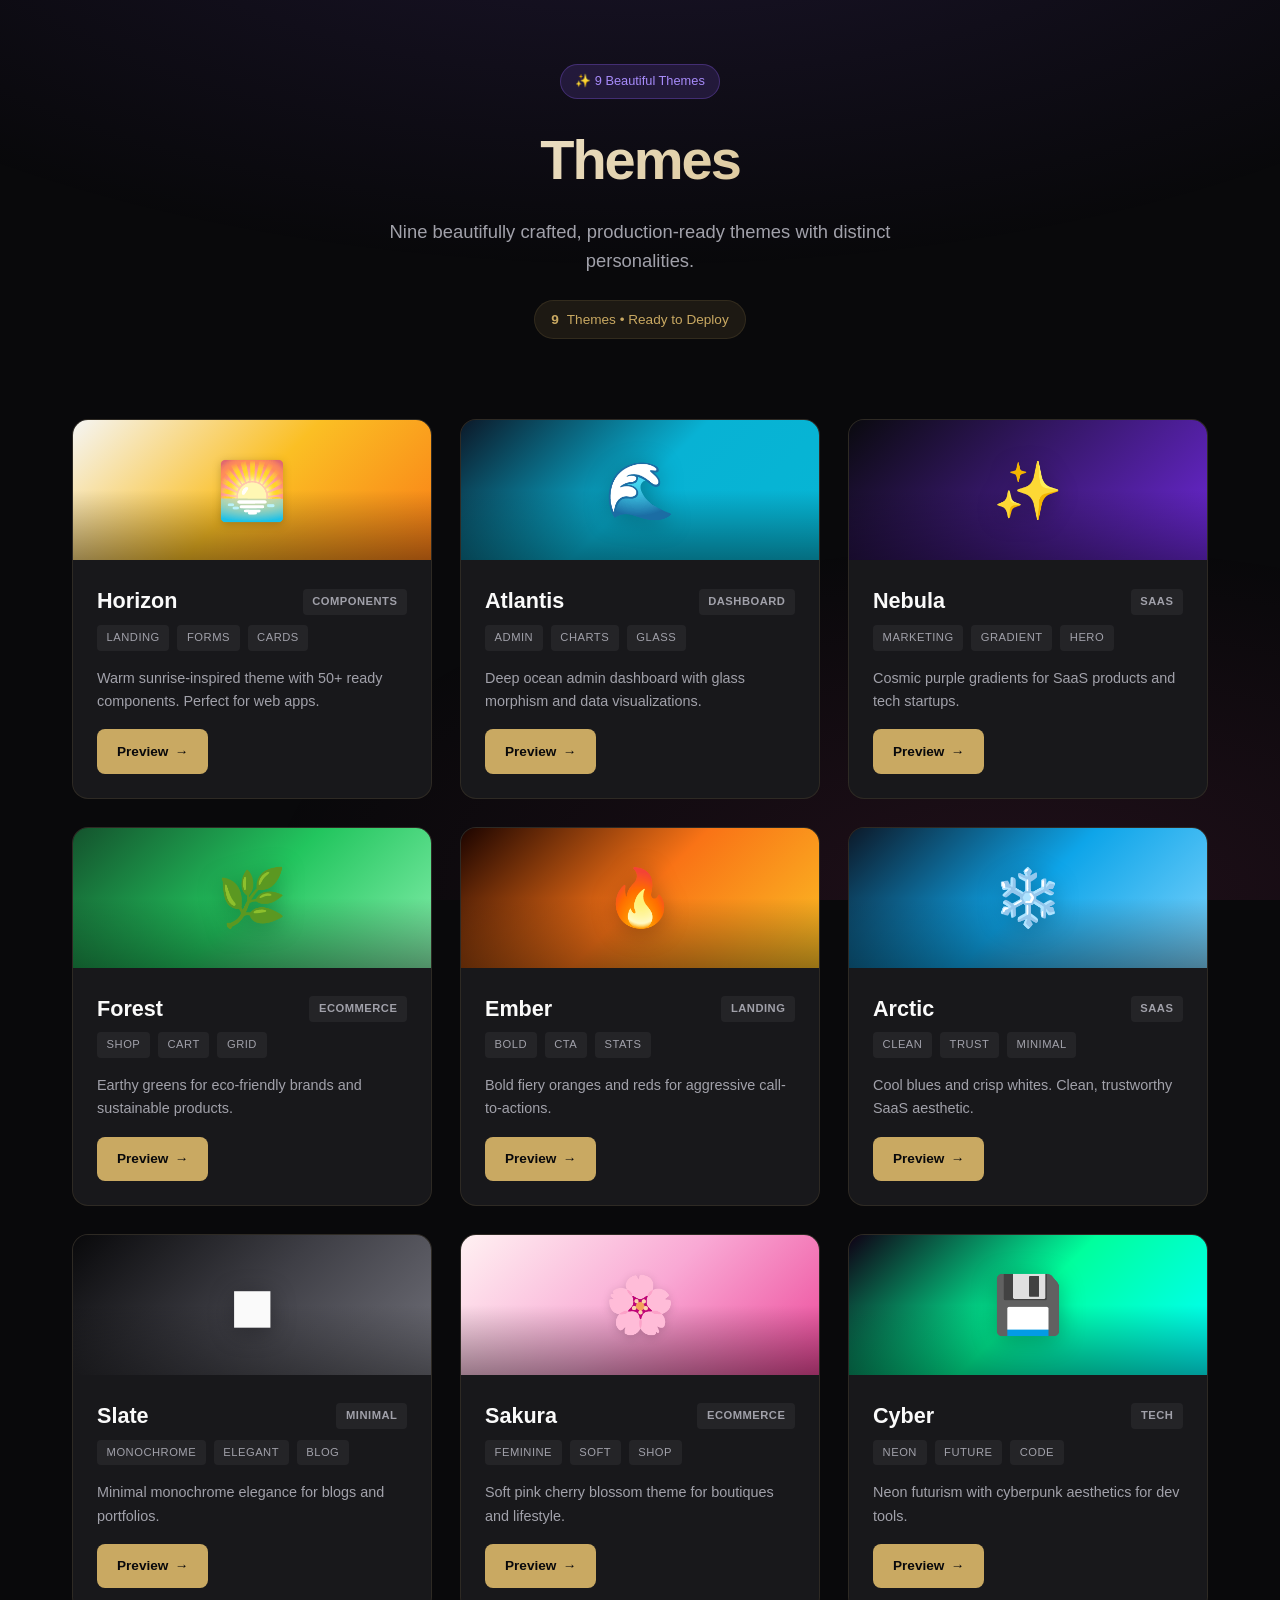
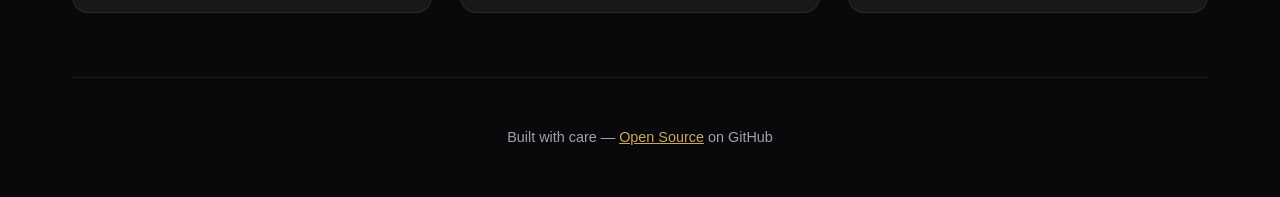
==== commit 14d143af: "Improve homepage: accessibility, tags, responsive fixes" ====
--- a/index.html
+++ b/index.html
@@ -4,6 +4,7 @@
   <meta charset="UTF-8">
   <meta name="viewport" content="width=device-width, initial-scale=1.0">
   <title>Themes Collection — Beautiful, Production-Ready</title>
+  <meta name="description" content="Nine beautifully crafted, production-ready themes with distinct personalities. Free and open source.">
   <style>
     :root {
       --bg-dark: #09090b;
@@ -16,6 +17,27 @@
     
     * { margin: 0; padding: 0; box-sizing: border-box; }
     html { scroll-behavior: smooth; }
+    
+    /* Skip Link */
+    .skip-link {
+      position: absolute;
+      top: -50px;
+      left: 0;
+      background: var(--accent);
+      color: var(--bg-dark);
+      padding: 0.75rem 1.25rem;
+      z-index: 1000;
+      text-decoration: none;
+      font-weight: 600;
+      border-radius: 0 0 0.5rem 0;
+    }
+    .skip-link:focus { top: 0; }
+    
+    /* Focus States */
+    a:focus-visible, button:focus-visible {
+      outline: 2px solid var(--accent);
+      outline-offset: 3px;
+    }
     
     body {
       font-family: -apple-system, BlinkMacSystemFont, 'Inter', sans-serif;
@@ -37,7 +59,7 @@
     }
     
     .container { max-width: 1200px; margin: 0 auto; padding: 0 2rem; }
-    header { padding: 5rem 0 3rem; text-align: center; }
+    header { padding: 4rem 0 2.5rem; text-align: center; }
     
     h1 {
       font-size: 3.5rem;
@@ -54,7 +76,11 @@
     .count-badge { display: inline-flex; align-items: center; gap: 0.5rem; padding: 0.5rem 1rem; background: rgba(201, 169, 98, 0.1); border: 1px solid var(--border); border-radius: 99px; font-size: 0.85rem; color: var(--accent); margin-top: 1.5rem; }
     .count-badge span { font-weight: 700; }
     
-    .themes-grid { display: grid; grid-template-columns: repeat(auto-fill, minmax(340px, 1fr)); gap: 1.75rem; padding: 2rem 0 4rem; }
+    .features { display: flex; justify-content: center; gap: 1.5rem; margin-top: 1rem; flex-wrap: wrap; }
+    .feature { display: flex; align-items: center; gap: 0.4rem; color: var(--text-muted); font-size: 0.875rem; }
+    .feature::before { content: '✓'; color: var(--accent); font-weight: 600; }
+    
+    .themes-grid { display: grid; grid-template-columns: repeat(auto-fill, minmax(340px, 1fr)); gap: 1.75rem; padding: 2.5rem 0 4rem; }
     
     .theme-card {
       background: var(--bg-card);
@@ -65,55 +91,81 @@
       text-decoration: none;
       color: inherit;
       display: block;
+      position: relative;
     }
     
     .theme-card:hover { transform: translateY(-6px) scale(1.01); border-color: var(--accent); box-shadow: 0 20px 40px rgba(0, 0, 0, 0.4), 0 0 0 1px var(--accent), 0 0 60px rgba(201, 169, 98, 0.1); }
+    .theme-card:focus-within { outline: 2px solid var(--accent); outline-offset: 3px; }
+    
     .theme-preview { height: 140px; display: flex; align-items: center; justify-content: center; font-size: 3.5rem; position: relative; overflow: hidden; }
     .theme-preview::after { content: ''; position: absolute; inset: 0; background: linear-gradient(180deg, transparent 50%, rgba(0,0,0,0.4) 100%); }
     .preview-icon { position: relative; z-index: 1; filter: drop-shadow(0 4px 12px rgba(0,0,0,0.3)); }
     .theme-info { padding: 1.5rem; }
-    .theme-info h3 { font-size: 1.35rem; font-weight: 700; margin-bottom: 0.4rem; }
-    .theme-info p { color: var(--text-muted); font-size: 0.9rem; line-height: 1.6; margin-bottom: 1.25rem; }
+    .theme-info h3 { font-size: 1.35rem; font-weight: 700; margin-bottom: 0.4rem; display: flex; align-items: center; justify-content: space-between; }
+    .theme-info p { color: var(--text-muted); font-size: 0.9rem; line-height: 1.6; margin-bottom: 1rem; }
+    
+    .tags { display: flex; gap: 0.5rem; flex-wrap: wrap; margin-bottom: 1rem; }
+    .tag { font-size: 0.7rem; padding: 0.25rem 0.6rem; background: rgba(255,255,255,0.05); border-radius: 0.25rem; color: var(--text-muted); text-transform: uppercase; letter-spacing: 0.5px; }
     
     .btn { display: inline-flex; align-items: center; gap: 0.4rem; padding: 0.7rem 1.25rem; background: var(--accent); color: var(--bg-dark); text-decoration: none; border-radius: 0.5rem; font-weight: 600; font-size: 0.85rem; transition: all 0.2s; }
     .btn::after { content: '→'; transition: transform 0.2s; }
     .theme-card:hover .btn::after { transform: translateX(3px); }
     
+    .hero-badge { display: inline-flex; align-items: center; gap: 0.5rem; background: rgba(139, 92, 246, 0.15); border: 1px solid rgba(139, 92, 246, 0.3); padding: 0.4rem 0.9rem; border-radius: 99px; font-size: 0.8rem; color: #a78bfa; margin-bottom: 1rem; }
+    
     footer { padding: 3rem 0; border-top: 1px solid var(--border); text-align: center; }
     footer p { color: var(--text-muted); font-size: 0.9rem; }
+    footer a { color: var(--accent); }
     
     .nebula { background: linear-gradient(135deg, #0a0a0f 0%, #6d28d9 100%); }
     .horizon { background: linear-gradient(135deg, #f5f5f4 0%, #fbbf24 50%, #f97c16 100%); }
+    .horizon .preview-icon { filter: drop-shadow(0 2px 4px rgba(0,0,0,0.2)); }
     .atlantis { background: linear-gradient(135deg, #0c1929 0%, #08b2d4 50%, #06b6d4 100%); }
     .forest { background: linear-gradient(135deg, #14532d 0%, #22c55e 50%, #86efac 100%); }
     .ember { background: linear-gradient(135deg, #1c0400 0%, #f97316 50%, #fbbf24 100%); }
     .arctic { background: linear-gradient(135deg, #0c1929 0%, #0ea5e9 50%, #7dd3fc 100%); }
     .slate { background: linear-gradient(135deg, #09090b 0%, #3f3f46 50%, #71717a 100%); }
     .sakura { background: linear-gradient(135deg, #fff1f2 0%, #f9a8d4 50%, #ec4899 100%); }
+    .sakura .preview-icon { filter: drop-shadow(0 2px 4px rgba(0,0,0,0.15)); }
     .cyber { background: linear-gradient(135deg, #0f0014 0%, #00ff9d 50%, #00ffff 100%); }
     
-    @media (max-width: 768px) { h1 { font-size: 2.5rem; } .themes-grid { grid-template-columns: 1fr; } .container { padding: 0 1.25rem; } }
+    @media (max-width: 768px) { 
+      h1 { font-size: 2.5rem; } 
+      .themes-grid { grid-template-columns: 1fr; } 
+      .container { padding: 0 1.25rem; }
+      header { padding: 3rem 0 2rem; }
+      .features { gap: 1rem; }
+    }
+    
+    @media (prefers-reduced-motion: reduce) {
+      *, *::before, *::after {
+        animation-duration: 0.01ms !important;
+        transition-duration: 0.01ms !important;
+      }
+    }
   </style>
 </head>
 <body>
-  <div class="container">
+  <a href="#main" class="skip-link">Skip to main content</a>
+  <div class="container" id="main">
     <header>
+      <div class="hero-badge">✨ 9 Beautiful Themes</div>
       <h1>Themes</h1>
       <p class="subtitle">Nine beautifully crafted, production-ready themes with distinct personalities.</p>
       <div class="count-badge"><span>9</span> Themes • Ready to Deploy</div>
     </header>
     <div class="themes-grid">
-      <a href="horizon/" class="theme-card"><div class="theme-preview horizon"><span class="preview-icon">🌅</span></div><div class="theme-info"><h3>Horizon</h3><p>Warm sunrise-inspired theme for modern web apps.</p><span class="btn">Preview</span></div></a>
-      <a href="atlantis/" class="theme-card"><div class="theme-preview atlantis"><span class="preview-icon">🌊</span></div><div class="theme-info"><h3>Atlantis</h3><p>Deep ocean admin dashboard with glass morphism.</p><span class="btn">Preview</span></div></a>
-      <a href="nebula/" class="theme-card"><div class="theme-preview nebula"><span class="preview-icon">✨</span></div><div class="theme-info"><h3>Nebula</h3><p>Cosmic purple gradients for SaaS products.</p><span class="btn">Preview</span></div></a>
-      <a href="forest/" class="theme-card"><div class="theme-preview forest"><span class="preview-icon">🌿</span></div><div class="theme-info"><h3>Forest</h3><p>Earthy greens for eco-friendly brands.</p><span class="btn">Preview</span></div></a>
-      <a href="ember/" class="theme-card"><div class="theme-preview ember"><span class="preview-icon">🔥</span></div><div class="theme-info"><h3>Ember</h3><p>Bold fiery oranges and reds.</p><span class="btn">Preview</span></div></a>
-      <a href="arctic/" class="theme-card"><div class="theme-preview arctic"><span class="preview-icon">❄️</span></div><div class="theme-info"><h3>Arctic</h3><p>Cool blues and crisp whites.</p><span class="btn">Preview</span></div></a>
-      <a href="slate/" class="theme-card"><div class="theme-preview slate"><span class="preview-icon">◼</span></div><div class="theme-info"><h3>Slate</h3><p>Minimal monochrome elegance.</p><span class="btn">Preview</span></div></a>
-      <a href="sakura/" class="theme-card"><div class="theme-preview sakura"><span class="preview-icon">🌸</span></div><div class="theme-info"><h3>Sakura</h3><p>Soft pink cherry blossom theme.</p><span class="btn">Preview</span></div></a>
-      <a href="cyber/" class="theme-card"><div class="theme-preview cyber"><span class="preview-icon">💾</span></div><div class="theme-info"><h3>Cyber</h3><p>Neon futurism with cyberpunk aesthetics.</p><span class="btn">Preview</span></div></a>
+      <a href="horizon/" class="theme-card"><div class="theme-preview horizon"><span class="preview-icon">🌅</span></div><div class="theme-info"><h3>Horizon <span class="tag">Components</span></h3><div class="tags"><span class="tag">Landing</span><span class="tag">Forms</span><span class="tag">Cards</span></div><p>Warm sunrise-inspired theme with 50+ ready components. Perfect for web apps.</p><span class="btn">Preview</span></div></a>
+      <a href="atlantis/" class="theme-card"><div class="theme-preview atlantis"><span class="preview-icon">🌊</span></div><div class="theme-info"><h3>Atlantis <span class="tag">Dashboard</span></h3><div class="tags"><span class="tag">Admin</span><span class="tag">Charts</span><span class="tag">Glass</span></div><p>Deep ocean admin dashboard with glass morphism and data visualizations.</p><span class="btn">Preview</span></div></a>
+      <a href="nebula/" class="theme-card"><div class="theme-preview nebula"><span class="preview-icon">✨</span></div><div class="theme-info"><h3>Nebula <span class="tag">SaaS</span></h3><div class="tags"><span class="tag">Marketing</span><span class="tag">Gradient</span><span class="tag">Hero</span></div><p>Cosmic purple gradients for SaaS products and tech startups.</p><span class="btn">Preview</span></div></a>
+      <a href="forest/" class="theme-card"><div class="theme-preview forest"><span class="preview-icon">🌿</span></div><div class="theme-info"><h3>Forest <span class="tag">Ecommerce</span></h3><div class="tags"><span class="tag">Shop</span><span class="tag">Cart</span><span class="tag">Grid</span></div><p>Earthy greens for eco-friendly brands and sustainable products.</p><span class="btn">Preview</span></div></a>
+      <a href="ember/" class="theme-card"><div class="theme-preview ember"><span class="preview-icon">🔥</span></div><div class="theme-info"><h3>Ember <span class="tag">Landing</span></h3><div class="tags"><span class="tag">Bold</span><span class="tag">CTA</span><span class="tag">Stats</span></div><p>Bold fiery oranges and reds for aggressive call-to-actions.</p><span class="btn">Preview</span></div></a>
+      <a href="arctic/" class="theme-card"><div class="theme-preview arctic"><span class="preview-icon">❄️</span></div><div class="theme-info"><h3>Arctic <span class="tag">SaaS</span></h3><div class="tags"><span class="tag">Clean</span><span class="tag">Trust</span><span class="tag">Minimal</span></div><p>Cool blues and crisp whites. Clean, trustworthy SaaS aesthetic.</p><span class="btn">Preview</span></div></a>
+      <a href="slate/" class="theme-card"><div class="theme-preview slate"><span class="preview-icon">◼</span></div><div class="theme-info"><h3>Slate <span class="tag">Minimal</span></h3><div class="tags"><span class="tag">Monochrome</span><span class="tag">Elegant</span><span class="tag">Blog</span></div><p>Minimal monochrome elegance for blogs and portfolios.</p><span class="btn">Preview</span></div></a>
+      <a href="sakura/" class="theme-card"><div class="theme-preview sakura"><span class="preview-icon">🌸</span></div><div class="theme-info"><h3>Sakura <span class="tag">Ecommerce</span></h3><div class="tags"><span class="tag">Feminine</span><span class="tag">Soft</span><span class="tag">Shop</span></div><p>Soft pink cherry blossom theme for boutiques and lifestyle.</p><span class="btn">Preview</span></div></a>
+      <a href="cyber/" class="theme-card"><div class="theme-preview cyber"><span class="preview-icon">💾</span></div><div class="theme-info"><h3>Cyber <span class="tag">Tech</span></h3><div class="tags"><span class="tag">Neon</span><span class="tag">Future</span><span class="tag">Code</span></div><p>Neon futurism with cyberpunk aesthetics for dev tools.</p><span class="btn">Preview</span></div></a>
     </div>
-    <footer><p>Built with care — 9 unique themes, production-ready</p></footer>
+    <footer><p>Built with care — <a href="https://github.com/squiskyy/themes">Open Source</a> on GitHub</p></footer>
   </div>
 </body>
 </html>
